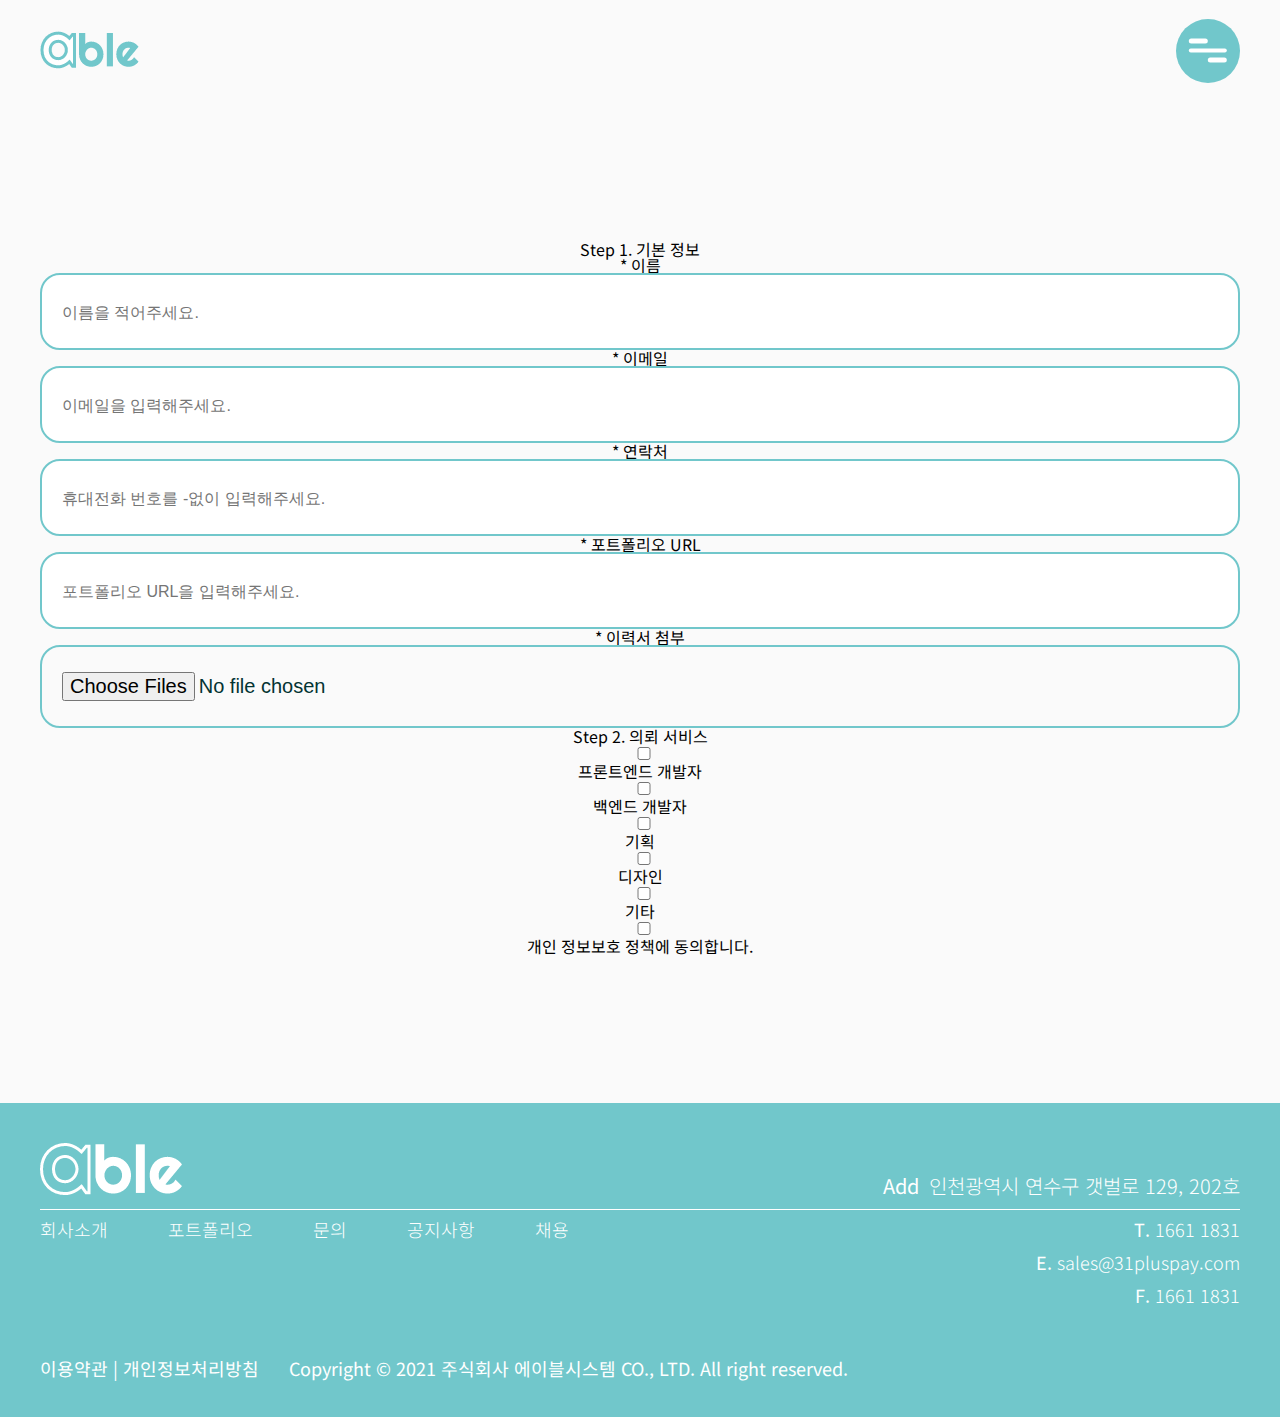
==== page/employment.html @ ee5d1091 "퍼블리싱 완료" ====
<!DOCTYPE html>
<html lang="ko">

<head>
  <meta charset="UTF-8">
  <title>ABLESYSTEM 채용</title>

  <meta http-equiv="X-UA-Compatible" content="ie=edge" />
  <meta name="viewport" content="user-scalable=0" />
  <meta name="viewport" content="width=device-width, initial-scale=1.0" />
  <meta content="minimum-scale=1.0, width=device-width, maximum-scale=1, user-scalable=no" name="viewport" />
  <meta name="format-detection" content="telephone=no" />
  <meta name="author" content="ablesystem" />
  <meta name="description" content="불가능을 가능하게 만드는 에이블시스템 입니다." />
  <meta name="Keywords"
    content="ablesystem, 에이블시스템, 주식회사에이블시스템, 결제시스템, 결제서비스, 전자결제, IT, 웹사이트 의뢰, 개발의뢰, 개발, APP개발, APP 채용" />

  <!-- og -->
  <meta property="og:type" content="website" />
  <meta property="og:site_name" content="ablesystem" />
  <meta property="og:title" content="에이블시스템 채용 입니다." />
  <meta property="og:description" content="안녕하세요 에이블시스템 채용 입니다." />
  <meta property="og:url" content="#" />
  <meta property="og:image" content="../images/kakao_img.png" />
  <meta property="og:image:width" content="800" />
  <meta property="og:image:height" content="400" />

  <!-- twitter -->
  <meta name="twitter:title" content="ablesystem" />
  <meta name="twitter:description" content="안녕하세요 에이블시스템 채용 입니다." />
  <meta name="twitter:url" content="#" />
  <meta name="twitter:image" content="../images/kakao_img.png" />

  <!-- Faivicon -->
  <link rel="icon" type="image/png" href="../images/BGE_icon.ico">

  <!-- CSS -->
  <link rel="stylesheet" href="https://pro.fontawesome.com/releases/v5.10.0/css/all.css"
    integrity="sha384-AYmEC3Yw5cVb3ZcuHtOA93w35dYTsvhLPVnYs9eStHfGJvOvKxVfELGroGkvsg+p" crossorigin="anonymous" />
  <link rel="stylesheet" href="https://unpkg.com/swiper/swiper-bundle.min.css" />
  <link rel="stylesheet" href="../css/reset.css">
  <link rel="stylesheet" href="../css/common.css">
  <link rel="stylesheet" href="../css/question.css">

  <!-- js -->
  <script type="text/javascript" src="https://cdnjs.cloudflare.com/ajax/libs/jquery/2.1.3/jquery.min.js"></script>
  <script src="https://unpkg.com/swiper/swiper-bundle.min.js"></script>
  <script type="text/javascript" src="//dapi.kakao.com/v2/maps/sdk.js?appkey=1ab5f44ac97e79be657c1bd0116187e9&libraries=services"></script>

</head>

<body>
  <!-- HEADER -->
  <header>
    <h1>
      <a href="./index.html">
        <img src="../images/top_logo.png" alt="able">
      </a>
    </h1>
    <div class="toggle_wrap">
      <a href="#" class="hamburger"></a>
    </div>
    <nav>
      <div class="menu_info">
        <img class="menu_logo" src="../images/menu_logo.png" alt="able">
        <ul class="info_wrap">
          <li>
            <a href="#">
              <img src="../images/pin_icon.png" alt="지도아이콘"><span>Add</span>인천광역시 연수구 갯벌로 129, 202호
            </a>
          </li>
          <li>
            <a href="tel:1661-8431">
              <img src="../images/phon_icon.png" alt="핸드폰아이콘"><span>Tel</span> &nbsp;&nbsp;1661 8431
            </a>
          </li>
          <li>
            <a href="#">
              <img src="../images/fax_icon.png" alt="팩스아이콘"><span>Fax</span> &nbsp;1661 8431
            </a>
          </li>
          <li>
            <a href="mailto:sales@31pluspay.com">
              <img src="../images/mail_icon.png" alt="이메일아이콘"><span class="mail">e-mail</span>sales@31pluspay.com
            </a>
          </li>
        </ul>
      </div>
      <ul class="menu">
        <li><a href="./info.html" class="menu-item" data-text="Info">회사소개</a></li>
        <li><a href="./portfolio.html" class="menu-item" data-text="Portfolio">포트폴리오</a></li>
        <li><a href="./question.html" class="menu-item" data-text="Request">문의하기</a></li>
        <li><a href="./notice.html" class="menu-item" data-text="Notice">공지사항</a></li>
        <li><a href="./employment.html" class="menu-item" data-text="Employment">채용</a></li>
      </ul>
    </nav>
  </header>

  <!-- Main -->
  <article class="container_bg">
    <div class="tit_wrap inner">
      <h2 class="sm_tit">채용</h2>
      <span></span>
    </div>
    <section class="container">
      
      <article class="content_wrap">
        <section class="input_wrap">
          <h3 class="sub_tit">Step 1. 기본 정보</h3>
          <article class="input_area">
            <div>
              <label for="company">* 이름</label>
              <input type="text" name="company" placeholder="이름을 적어주세요.">
            </div>
            <div>
              <label for="email">* 이메일</label>
              <input type="email" name="email" placeholder="이메일을 입력해주세요.">
            </div>
            <div>
              <label for="tel">* 연락처</label>
              <input type="tel" name="tel" placeholder="휴대전화 번호를 -없이 입력해주세요.">
            </div>
            <div>
              <label for="url">* 포트폴리오 URL</label>
              <input type="text" name="url" placeholder="포트폴리오 URL을 입력해주세요.">
            </div>
            <div>
              <label for="file">* 이력서 첨부</label>
              <input type="file" name="file" class="file" id="file" multiple>
            </div>
          </article>
        </section>
        <section class="checkbox_wrap show-on-scroll">
          <h3 class="sub_tit">Step 2. 의뢰 서비스</h3>
          <article class="checkbox_area">
            <p>
              <label class="checkbox">
                <input type="checkbox">
                <span class="icon"></span>
                <span class="text">프론트엔드 개발자</span>
              </label>
            </p>
            <p>
              <label class="checkbox">
                <input type="checkbox">
                <span class="icon"></span>
                <span class="text">백엔드 개발자</span>
              </label>
            </p>
            <p>
              <label class="checkbox">
                <input type="checkbox">
                <span class="icon"></span>
                <span class="text">기획</span>
              </label>
            </p>
            <p>
              <label class="checkbox">
                <input type="checkbox">
                <span class="icon"></span>
                <span class="text">디자인</span>
              </label>
            </p>
            <p>
              <label class="checkbox">
                <input type="checkbox">
                <span class="icon"></span>
                <span class="text">기타</span>
              </label>
            </p>
          </article>
        </section>

        <div class="terms show-on-scroll">
          <p>
            <label class="checkbox">
              <input type="checkbox">
              <span class="icon"></span>
              <span class="text">개인 정보보호 정책에 동의합니다.</span>
            </label>
          </p>
        </div>
      </article>

      <button class="btn show-on-scroll">완료 <span><i class="fas fa-arrow-right"></i></span></button>
    </section>
  </article>

  <!-- Footer -->
  <footer data-include-path="./footer.html"></footer> 

  <!-- js -->
  <script src="../js/includeHTML.js"></script>
  <script src="../js/common.js"></script>
  <script src="../js/main.js"></script>
  <script>
    includeHTML();
  </script>

</body>

</html>
---- css/common.css ----
:root {
  --main-color: #71C7CB;
  --text-green: #033333;
  --balck-color: #222;
  --bg-color: #fafafa;
}

.container {
  flex: 1;
  max-width: 1700px;
  width: 100%;
  padding: 0 4rem;
  margin: auto;
  box-sizing: border-box;
}

.inner {
  max-width: 1800px;
  width: 100%;
  padding: 0 2rem;
  margin: 0 auto;
  box-sizing: border-box;
}

.tit {
  font-size: 5rem;
  font-weight: 700;
  color: var(--main-color);
  margin: 6rem 0;
}

.tit_wrap {
  text-align: center;
}
.tit_wrap .sm_tit {
  position: relative;
  font-size: 4.8rem;
  font-weight: 700;
  padding: 3rem 0;
  color: var(--main-color);
  box-sizing: border-box;
  opacity: 0;
  animation: up 1s;
  animation-fill-mode: forwards;
}
.tit_wrap span {
  display: block;
  width: 100%;
  height: 2px;
  margin-bottom: 3rem;
  background: var(--main-color);
  opacity: 0;
  animation: up 1s 0.1s;
  animation-fill-mode: forwards;
}

.btn {
  position: relative;
  display: inline-flex;
  justify-content: center;
  align-items: center;
  gap: 1rem;
  font-size: 2.4rem;
  font-weight: 700;
  color: var(--main-color);
  padding: 1.5rem 5rem;
  margin: 4rem 0;
  background: #fff;
  border: 2px solid var(--main-color);
  border-radius: 20px;
  box-sizing: border-box;
  opacity: 0;
  overflow: hidden;
  transform: translateY(4rem);
  transition: opacity 0.8s ease-in-out, transform 0.8s ease-in-out;
  z-index: 1;
}
.btn.is-visible {
  opacity: 1;
  transform: translateY(0rem);
}
.btn span {
  display: flex;
  justify-content: center;
  align-items: center;
  width: 3.5rem;
  height: 3.5rem;
  border-radius: 50%;
  background: var(--main-color);
  transition: all 0.3s ease-in-out;
}
.btn span i {
  color: #fff;
  transition: all 0.3s ease-in-out;
}
.btn::before {
  content: "";
  position: absolute;
  top: 0;
  left: -100%;
  width: 100%;
  height: 100%;
  background: var(--main-color);
  transition: all 0.3s ease-in-out;
  z-index: -1;
}
.btn:hover {
  color: #fff;
}
.btn:hover span {
  background: #fff;
  animation: arrow 1s infinite ease-in-out;
  -webkit-animation: arrow 1s infinite ease-in-out;
}
.btn:hover span i {
  color: var(--main-color);
}
.btn:hover::before {
  left: 0%;
}

@keyframes arrow {
  0% {
    transform: translate(0);
  }
  50% {
    transform: translate(5px);
  }
  0% {
    transform: translate(0);
  }
}
@keyframes up {
  0% {
    transform: translateY(10rem);
  }
  100% {
    opacity: 1;
    transform: translateY(0rem);
  }
}
input, textarea {
  width: 100%;
  font-size: 2rem;
  padding: 2.5rem 2rem;
  color: var(--text-green);
  border-radius: 20px;
  border: 2px solid var(--main-color);
  box-sizing: border-box;
  outline: none;
}
input::placeholder, textarea::placeholder {
  font-size: 1.6rem;
}
input:focus, textarea:focus {
  background: #AFE4E6;
}

header {
  display: flex;
  justify-content: space-between;
  align-items: center;
  width: 100%;
  padding: 0 4rem;
  align-items: center;
  box-sizing: border-box;
  transition: all 0.3s ease;
  z-index: 100;
}

.toggle_wrap {
  position: fixed;
  right: 4rem;
  width: 64px;
  height: 64px;
  background: var(--main-color);
  border-radius: 50%;
  z-index: 20;
  cursor: pointer;
}

.hamburger {
  --hm-width: 2.4em;
  --hm-height: 0.3em;
  --spacing: calc(var(--hm-width) / 4);
  width: var(--hm-width);
  height: var(--hm-height);
  background-color: #fff;
  position: absolute;
  top: 50%;
  left: 50%;
  transform: translate(-50%, -50%);
  transition: transform 0.8s ease-in-out;
  z-index: 1000;
  border-radius: 2px;
}

.hamburger::after,
.hamburger::before {
  content: "";
  width: 50%;
  height: inherit;
  background-color: #fff;
  display: block;
  position: absolute;
  top: 0;
  left: 0;
  border-radius: 3px;
  transition: transform 0.8s ease-in-out;
}

.hamburger::after {
  top: calc(-1 * var(--spacing));
}

.hamburger::before {
  top: var(--spacing);
  left: 50%;
}

.close.hamburger::before,
.close.hamburger::after {
  left: 50%;
  transform: translate(-50%) rotate(-450deg);
  background-color: white;
}

.close.hamburger {
  transform: rotate(45deg);
  background-color: white;
  top: 45%;
  left: 20%;
}

nav {
  position: fixed;
  background-color: var(--main-color);
  left: 0;
  top: 0;
  right: 0;
  bottom: 0;
  display: flex;
  justify-content: center;
  align-items: center;
  width: 100%;
  height: 100%;
  transform: scaleX(0);
  transform-origin: right center;
  opacity: 0;
  transition: transform 0.3s ease-in-out, opacity 0.2s ease-in;
  z-index: 10;
  overflow: hidden;
}

.reveal-nav {
  transform: scaleX(1);
  opacity: 1;
}

.menu_info {
  opacity: 0;
  transform: translate(-20em);
  transition: transform 0.8s ease-in-out, opacity 0.3s ease-in;
}
.menu_info .menu_logo {
  width: 80%;
  margin-bottom: 7rem;
}
.menu_info .info_wrap {
  display: flex;
  flex-direction: column;
  align-items: flex-start;
  max-width: 600px;
  width: 100%;
}
.menu_info .info_wrap li {
  margin-bottom: 4rem;
}
.menu_info .info_wrap li:last-child {
  margin-bottom: 0;
}
.menu_info .info_wrap li a {
  display: flex;
  align-items: center;
  font-size: 2rem;
  font-weight: 300;
  color: #fff;
}
.menu_info .info_wrap li a img {
  width: 2.3rem;
}
.menu_info .info_wrap li a span {
  display: block;
  font-weight: 500;
  padding: 0 8rem 0 1rem;
  box-sizing: border-box;
}
.menu_info .info_wrap li a .mail {
  padding-right: 6rem;
}

.menu {
  display: flex;
  flex-direction: column;
  justify-content: flex-start;
  align-items: flex-start;
  padding: 1rem 0;
  margin-left: 18rem;
  border-left: 1px solid #fff;
  box-sizing: border-box;
}
.menu li {
  margin: 0 0 1rem 4rem;
}
.menu li:last-child {
  margin-bottom: 0;
}

.menu-item {
  position: relative;
  display: block;
  text-decoration: none;
  font-size: 3rem;
  font-weight: 500;
  letter-spacing: 1px;
  padding: 2rem;
  color: #fff;
  transform: translate(20em);
  text-transform: uppercase;
  text-align: center;
  transition: transform 0.8s ease-in-out, opacity 0.3s ease-in, color 0.3s ease-in-out;
  box-sizing: border-box;
}
.menu-item::before {
  content: attr(data-text);
  position: absolute;
  top: 0;
  left: 50%;
  transform: translate(-50%, -50%);
  transition: 0.2s;
  font-size: 2.5em;
  color: #fff;
  opacity: 0;
  pointer-events: none;
  z-index: -2;
  transition: all 0.4s ease-in-out;
}
.menu-item:hover {
  color: #35A7AC;
}
.menu-item:hover::before {
  top: 50%;
  opacity: 0.1;
}

.menu li + li {
  margin-top: 1em;
}

.reveal-items.menu_info {
  opacity: 1;
  transform: translate(0);
  transition-delay: 0.3s;
}

.reveal-items .menu-item {
  transform: translate(0);
}

.reveal-items li:nth-child(1) .menu-item {
  transition-delay: 0.1s;
}

.reveal-items li:nth-child(2) .menu-item {
  transition-delay: 0.2s;
}

.reveal-items li:nth-child(3) .menu-item {
  transition-delay: 0.3s;
}

.reveal-items li:nth-child(4) .menu-item {
  transition-delay: 0.4s;
}

.reveal-items li:nth-child(5) .menu-item {
  transition-delay: 0.5s;
}

.swiper-container {
  width: 100%;
}
.swiper-container .swiper-wrapper {
  opacity: 0;
  transition: opacity 0.5s ease-in-out;
}
.swiper-container .swiper-wrapper.is-visible {
  opacity: 1;
}

.swiper-slide {
  display: flex;
  flex-direction: column;
  justify-content: center;
  align-items: center;
  width: 56rem;
  text-align: center;
}
.swiper-slide img {
  display: block;
  width: 100%;
  height: 100%;
  object-fit: cover;
}
.swiper-slide p {
  font-size: 2.2rem;
  font-weight: 500;
  line-height: 1.4;
  padding: 2rem 0 4rem;
  color: var(--text-green);
}

.swiper-scrollbar-drag {
  background: var(--main-color);
}

footer {
  width: 100%;
  padding: 4rem 0;
  color: #fff;
  background-color: var(--main-color);
  box-sizing: border-box;
}

.footer_top {
  position: relative;
  display: flex;
  justify-content: space-between;
  align-items: flex-end;
  margin-bottom: 14px;
}
.footer_top::before {
  content: "";
  position: absolute;
  bottom: -14px;
  left: 0;
  display: block;
  width: 100%;
  height: 1px;
  background: #fff;
}
.footer_top p {
  font-size: 2rem;
  font-weight: 300;
}
.footer_top p strong {
  font-weight: 400;
  padding-right: 1rem;
}

.footer_bottom {
  padding-top: 1rem;
}

.link_wrap {
  display: flex;
  justify-content: space-between;
  align-items: flex-start;
}
.link_wrap .menu_list {
  display: flex;
  align-items: center;
  gap: 6rem;
}
.link_wrap .menu_list a {
  font-size: 1.8rem;
  font-weight: 300;
  color: #fff;
  transition: opacity 0.2s;
}
.link_wrap .menu_list a:hover {
  opacity: 0.8;
}
.link_wrap .connect_list {
  text-align: right;
}
.link_wrap .connect_list li {
  font-size: 1.8rem;
  font-weight: 300;
  padding-bottom: 1.5rem;
}
.link_wrap .connect_list li:last-child {
  margin-bottom: 0;
}
.link_wrap .connect_list li strong {
  font-weight: 400;
}

.copy_wrap {
  display: flex;
  align-items: flex-start;
  justify-content: flex-start;
  font-size: 1.8rem;
  padding-top: 4rem;
}
.copy_wrap address {
  font-weight: 400;
  padding-left: 3rem;
}

@media screen and (max-width: 786px) {
  .menu_info {
    display: none;
  }

  .menu {
    justify-content: center;
    margin-left: 0;
    border-left: none;
  }
  .menu li {
    margin: 0 0 4rem 0;
  }

  .menu-item {
    font-size: 5rem;
    text-align: center;
  }
  .menu-item::before {
    font-size: 2em;
  }

  .tit_wrap .sm_tit {
    font-size: 4rem;
  }

  .footer_top p {
    font-size: 1.6rem;
  }

  .link_wrap .menu_list {
    gap: 3rem;
  }
  .link_wrap .menu_list a {
    font-size: 1.5rem;
  }
  .link_wrap .connect_list li {
    font-size: 1.5rem;
  }

  .copy_wrap {
    font-size: 1.5rem;
  }
  .copy_wrap address {
    padding-left: 2rem;
  }
}
@media screen and (max-width: 580px) {
  .container {
    padding: 0 2rem;
  }

  header {
    padding: 0 3rem;
  }

  .toggle_wrap {
    right: 3rem;
  }

  .footer_top img {
    width: 12rem;
  }

  .copy_wrap {
    flex-direction: column;
    font-size: 1.5rem;
  }
  .copy_wrap address {
    padding: 1rem 0 0 0;
  }
}
@media screen and (max-width: 480px) {
  header {
    padding: 0 3rem;
  }

  .toggle_wrap {
    right: 3rem;
    width: 60px;
    height: 60px;
  }

  .menu li {
    margin: 0 0 0rem 4rem;
  }

  .menu-item {
    padding: 1rem;
  }

  .link_wrap {
    display: flex;
    justify-content: flex-start;
    align-items: flex-start;
    flex-direction: column;
  }
  .link_wrap .menu_list {
    gap: 2rem;
  }
  .link_wrap .connect_list {
    width: 100%;
    padding-top: 2rem;
  }
  .link_wrap .connect_list li {
    padding-bottom: 1rem;
  }

  .copy_wrap address {
    padding: 1rem 0 0 0;
    text-align: left;
  }
}
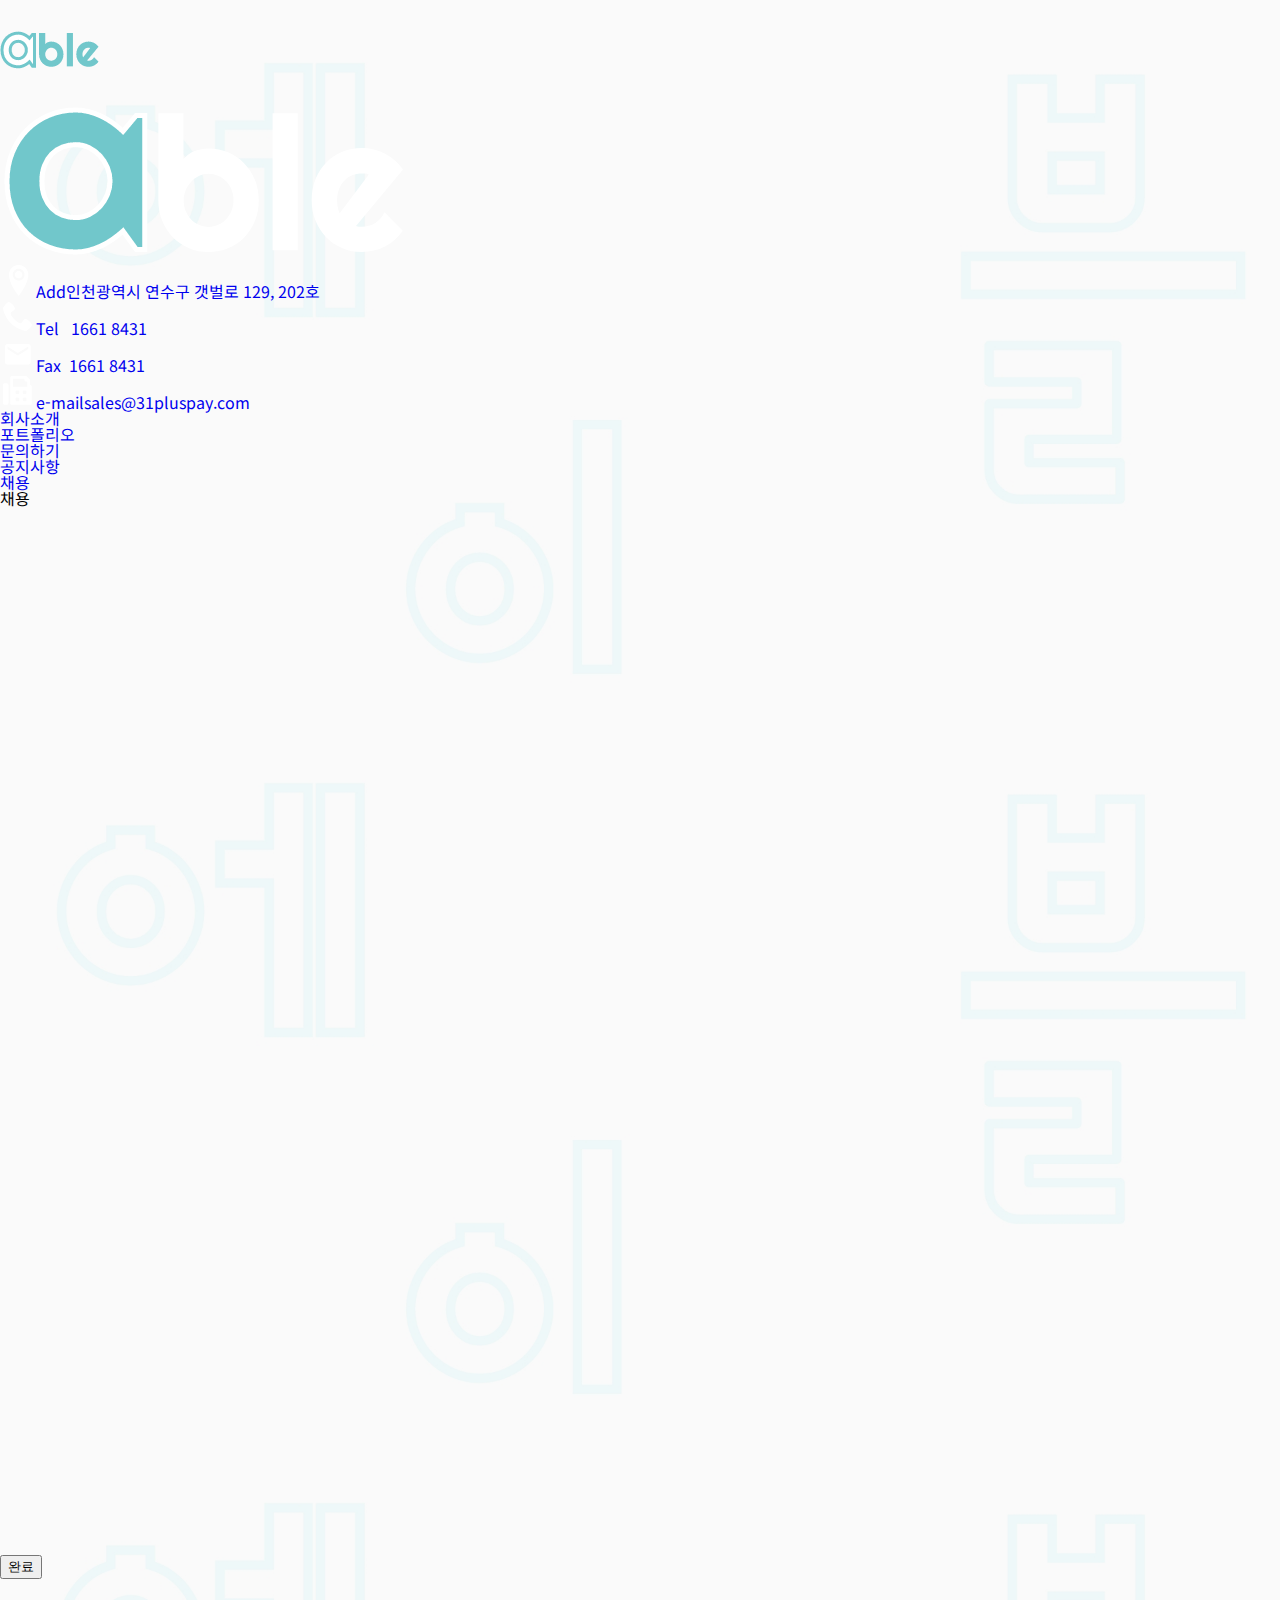
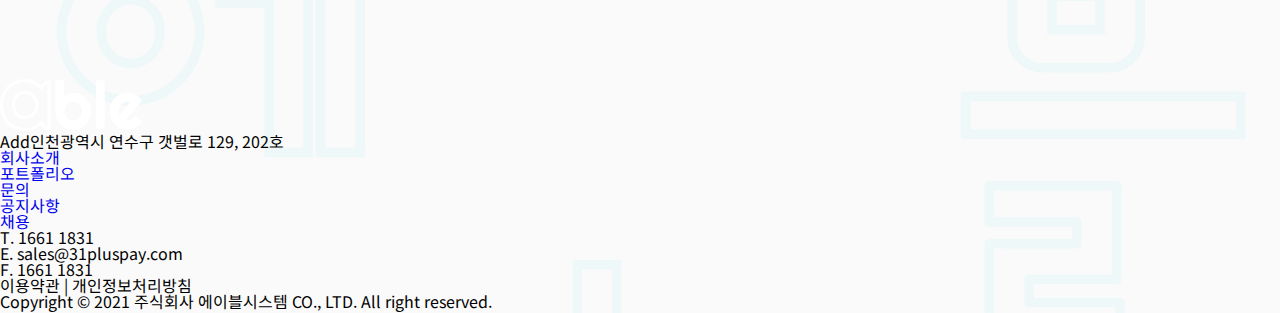
==== commit d0103009: "Add files via upload" ====
--- a/page/employment.html
+++ b/page/employment.html
@@ -53,7 +53,7 @@
   <!-- HEADER -->
   <header>
     <h1>
-      <a href="./index.html">
+      <a href="../index.html">
         <img src="../images/top_logo.png" alt="able">
       </a>
     </h1>
--- a/css/common.css
+++ b/css/common.css
@@ -1,623 +1,10 @@
 :root {
   --main-color: #71C7CB;
-  --text-green: #033333;
-  --balck-color: #222;
-  --bg-color: #fafafa;
 }
 
 .container {
-  flex: 1;
-  max-width: 1700px;
+  max-width: 1760px;
   width: 100%;
-  padding: 0 4rem;
   margin: auto;
   box-sizing: border-box;
-}
-
-.inner {
-  max-width: 1800px;
-  width: 100%;
-  padding: 0 2rem;
-  margin: 0 auto;
-  box-sizing: border-box;
-}
-
-.tit {
-  font-size: 5rem;
-  font-weight: 700;
-  color: var(--main-color);
-  margin: 6rem 0;
-}
-
-.tit_wrap {
-  text-align: center;
-}
-.tit_wrap .sm_tit {
-  position: relative;
-  font-size: 4.8rem;
-  font-weight: 700;
-  padding: 3rem 0;
-  color: var(--main-color);
-  box-sizing: border-box;
-  opacity: 0;
-  animation: up 1s;
-  animation-fill-mode: forwards;
-}
-.tit_wrap span {
-  display: block;
-  width: 100%;
-  height: 2px;
-  margin-bottom: 3rem;
-  background: var(--main-color);
-  opacity: 0;
-  animation: up 1s 0.1s;
-  animation-fill-mode: forwards;
-}
-
-.btn {
-  position: relative;
-  display: inline-flex;
-  justify-content: center;
-  align-items: center;
-  gap: 1rem;
-  font-size: 2.4rem;
-  font-weight: 700;
-  color: var(--main-color);
-  padding: 1.5rem 5rem;
-  margin: 4rem 0;
-  background: #fff;
-  border: 2px solid var(--main-color);
-  border-radius: 20px;
-  box-sizing: border-box;
-  opacity: 0;
-  overflow: hidden;
-  transform: translateY(4rem);
-  transition: opacity 0.8s ease-in-out, transform 0.8s ease-in-out;
-  z-index: 1;
-}
-.btn.is-visible {
-  opacity: 1;
-  transform: translateY(0rem);
-}
-.btn span {
-  display: flex;
-  justify-content: center;
-  align-items: center;
-  width: 3.5rem;
-  height: 3.5rem;
-  border-radius: 50%;
-  background: var(--main-color);
-  transition: all 0.3s ease-in-out;
-}
-.btn span i {
-  color: #fff;
-  transition: all 0.3s ease-in-out;
-}
-.btn::before {
-  content: "";
-  position: absolute;
-  top: 0;
-  left: -100%;
-  width: 100%;
-  height: 100%;
-  background: var(--main-color);
-  transition: all 0.3s ease-in-out;
-  z-index: -1;
-}
-.btn:hover {
-  color: #fff;
-}
-.btn:hover span {
-  background: #fff;
-  animation: arrow 1s infinite ease-in-out;
-  -webkit-animation: arrow 1s infinite ease-in-out;
-}
-.btn:hover span i {
-  color: var(--main-color);
-}
-.btn:hover::before {
-  left: 0%;
-}
-
-@keyframes arrow {
-  0% {
-    transform: translate(0);
-  }
-  50% {
-    transform: translate(5px);
-  }
-  0% {
-    transform: translate(0);
-  }
-}
-@keyframes up {
-  0% {
-    transform: translateY(10rem);
-  }
-  100% {
-    opacity: 1;
-    transform: translateY(0rem);
-  }
-}
-input, textarea {
-  width: 100%;
-  font-size: 2rem;
-  padding: 2.5rem 2rem;
-  color: var(--text-green);
-  border-radius: 20px;
-  border: 2px solid var(--main-color);
-  box-sizing: border-box;
-  outline: none;
-}
-input::placeholder, textarea::placeholder {
-  font-size: 1.6rem;
-}
-input:focus, textarea:focus {
-  background: #AFE4E6;
-}
-
-header {
-  display: flex;
-  justify-content: space-between;
-  align-items: center;
-  width: 100%;
-  padding: 0 4rem;
-  align-items: center;
-  box-sizing: border-box;
-  transition: all 0.3s ease;
-  z-index: 100;
-}
-
-.toggle_wrap {
-  position: fixed;
-  right: 4rem;
-  width: 64px;
-  height: 64px;
-  background: var(--main-color);
-  border-radius: 50%;
-  z-index: 20;
-  cursor: pointer;
-}
-
-.hamburger {
-  --hm-width: 2.4em;
-  --hm-height: 0.3em;
-  --spacing: calc(var(--hm-width) / 4);
-  width: var(--hm-width);
-  height: var(--hm-height);
-  background-color: #fff;
-  position: absolute;
-  top: 50%;
-  left: 50%;
-  transform: translate(-50%, -50%);
-  transition: transform 0.8s ease-in-out;
-  z-index: 1000;
-  border-radius: 2px;
-}
-
-.hamburger::after,
-.hamburger::before {
-  content: "";
-  width: 50%;
-  height: inherit;
-  background-color: #fff;
-  display: block;
-  position: absolute;
-  top: 0;
-  left: 0;
-  border-radius: 3px;
-  transition: transform 0.8s ease-in-out;
-}
-
-.hamburger::after {
-  top: calc(-1 * var(--spacing));
-}
-
-.hamburger::before {
-  top: var(--spacing);
-  left: 50%;
-}
-
-.close.hamburger::before,
-.close.hamburger::after {
-  left: 50%;
-  transform: translate(-50%) rotate(-450deg);
-  background-color: white;
-}
-
-.close.hamburger {
-  transform: rotate(45deg);
-  background-color: white;
-  top: 45%;
-  left: 20%;
-}
-
-nav {
-  position: fixed;
-  background-color: var(--main-color);
-  left: 0;
-  top: 0;
-  right: 0;
-  bottom: 0;
-  display: flex;
-  justify-content: center;
-  align-items: center;
-  width: 100%;
-  height: 100%;
-  transform: scaleX(0);
-  transform-origin: right center;
-  opacity: 0;
-  transition: transform 0.3s ease-in-out, opacity 0.2s ease-in;
-  z-index: 10;
-  overflow: hidden;
-}
-
-.reveal-nav {
-  transform: scaleX(1);
-  opacity: 1;
-}
-
-.menu_info {
-  opacity: 0;
-  transform: translate(-20em);
-  transition: transform 0.8s ease-in-out, opacity 0.3s ease-in;
-}
-.menu_info .menu_logo {
-  width: 80%;
-  margin-bottom: 7rem;
-}
-.menu_info .info_wrap {
-  display: flex;
-  flex-direction: column;
-  align-items: flex-start;
-  max-width: 600px;
-  width: 100%;
-}
-.menu_info .info_wrap li {
-  margin-bottom: 4rem;
-}
-.menu_info .info_wrap li:last-child {
-  margin-bottom: 0;
-}
-.menu_info .info_wrap li a {
-  display: flex;
-  align-items: center;
-  font-size: 2rem;
-  font-weight: 300;
-  color: #fff;
-}
-.menu_info .info_wrap li a img {
-  width: 2.3rem;
-}
-.menu_info .info_wrap li a span {
-  display: block;
-  font-weight: 500;
-  padding: 0 8rem 0 1rem;
-  box-sizing: border-box;
-}
-.menu_info .info_wrap li a .mail {
-  padding-right: 6rem;
-}
-
-.menu {
-  display: flex;
-  flex-direction: column;
-  justify-content: flex-start;
-  align-items: flex-start;
-  padding: 1rem 0;
-  margin-left: 18rem;
-  border-left: 1px solid #fff;
-  box-sizing: border-box;
-}
-.menu li {
-  margin: 0 0 1rem 4rem;
-}
-.menu li:last-child {
-  margin-bottom: 0;
-}
-
-.menu-item {
-  position: relative;
-  display: block;
-  text-decoration: none;
-  font-size: 3rem;
-  font-weight: 500;
-  letter-spacing: 1px;
-  padding: 2rem;
-  color: #fff;
-  transform: translate(20em);
-  text-transform: uppercase;
-  text-align: center;
-  transition: transform 0.8s ease-in-out, opacity 0.3s ease-in, color 0.3s ease-in-out;
-  box-sizing: border-box;
-}
-.menu-item::before {
-  content: attr(data-text);
-  position: absolute;
-  top: 0;
-  left: 50%;
-  transform: translate(-50%, -50%);
-  transition: 0.2s;
-  font-size: 2.5em;
-  color: #fff;
-  opacity: 0;
-  pointer-events: none;
-  z-index: -2;
-  transition: all 0.4s ease-in-out;
-}
-.menu-item:hover {
-  color: #35A7AC;
-}
-.menu-item:hover::before {
-  top: 50%;
-  opacity: 0.1;
-}
-
-.menu li + li {
-  margin-top: 1em;
-}
-
-.reveal-items.menu_info {
-  opacity: 1;
-  transform: translate(0);
-  transition-delay: 0.3s;
-}
-
-.reveal-items .menu-item {
-  transform: translate(0);
-}
-
-.reveal-items li:nth-child(1) .menu-item {
-  transition-delay: 0.1s;
-}
-
-.reveal-items li:nth-child(2) .menu-item {
-  transition-delay: 0.2s;
-}
-
-.reveal-items li:nth-child(3) .menu-item {
-  transition-delay: 0.3s;
-}
-
-.reveal-items li:nth-child(4) .menu-item {
-  transition-delay: 0.4s;
-}
-
-.reveal-items li:nth-child(5) .menu-item {
-  transition-delay: 0.5s;
-}
-
-.swiper-container {
-  width: 100%;
-}
-.swiper-container .swiper-wrapper {
-  opacity: 0;
-  transition: opacity 0.5s ease-in-out;
-}
-.swiper-container .swiper-wrapper.is-visible {
-  opacity: 1;
-}
-
-.swiper-slide {
-  display: flex;
-  flex-direction: column;
-  justify-content: center;
-  align-items: center;
-  width: 56rem;
-  text-align: center;
-}
-.swiper-slide img {
-  display: block;
-  width: 100%;
-  height: 100%;
-  object-fit: cover;
-}
-.swiper-slide p {
-  font-size: 2.2rem;
-  font-weight: 500;
-  line-height: 1.4;
-  padding: 2rem 0 4rem;
-  color: var(--text-green);
-}
-
-.swiper-scrollbar-drag {
-  background: var(--main-color);
-}
-
-footer {
-  width: 100%;
-  padding: 4rem 0;
-  color: #fff;
-  background-color: var(--main-color);
-  box-sizing: border-box;
-}
-
-.footer_top {
-  position: relative;
-  display: flex;
-  justify-content: space-between;
-  align-items: flex-end;
-  margin-bottom: 14px;
-}
-.footer_top::before {
-  content: "";
-  position: absolute;
-  bottom: -14px;
-  left: 0;
-  display: block;
-  width: 100%;
-  height: 1px;
-  background: #fff;
-}
-.footer_top p {
-  font-size: 2rem;
-  font-weight: 300;
-}
-.footer_top p strong {
-  font-weight: 400;
-  padding-right: 1rem;
-}
-
-.footer_bottom {
-  padding-top: 1rem;
-}
-
-.link_wrap {
-  display: flex;
-  justify-content: space-between;
-  align-items: flex-start;
-}
-.link_wrap .menu_list {
-  display: flex;
-  align-items: center;
-  gap: 6rem;
-}
-.link_wrap .menu_list a {
-  font-size: 1.8rem;
-  font-weight: 300;
-  color: #fff;
-  transition: opacity 0.2s;
-}
-.link_wrap .menu_list a:hover {
-  opacity: 0.8;
-}
-.link_wrap .connect_list {
-  text-align: right;
-}
-.link_wrap .connect_list li {
-  font-size: 1.8rem;
-  font-weight: 300;
-  padding-bottom: 1.5rem;
-}
-.link_wrap .connect_list li:last-child {
-  margin-bottom: 0;
-}
-.link_wrap .connect_list li strong {
-  font-weight: 400;
-}
-
-.copy_wrap {
-  display: flex;
-  align-items: flex-start;
-  justify-content: flex-start;
-  font-size: 1.8rem;
-  padding-top: 4rem;
-}
-.copy_wrap address {
-  font-weight: 400;
-  padding-left: 3rem;
-}
-
-@media screen and (max-width: 786px) {
-  .menu_info {
-    display: none;
-  }
-
-  .menu {
-    justify-content: center;
-    margin-left: 0;
-    border-left: none;
-  }
-  .menu li {
-    margin: 0 0 4rem 0;
-  }
-
-  .menu-item {
-    font-size: 5rem;
-    text-align: center;
-  }
-  .menu-item::before {
-    font-size: 2em;
-  }
-
-  .tit_wrap .sm_tit {
-    font-size: 4rem;
-  }
-
-  .footer_top p {
-    font-size: 1.6rem;
-  }
-
-  .link_wrap .menu_list {
-    gap: 3rem;
-  }
-  .link_wrap .menu_list a {
-    font-size: 1.5rem;
-  }
-  .link_wrap .connect_list li {
-    font-size: 1.5rem;
-  }
-
-  .copy_wrap {
-    font-size: 1.5rem;
-  }
-  .copy_wrap address {
-    padding-left: 2rem;
-  }
-}
-@media screen and (max-width: 580px) {
-  .container {
-    padding: 0 2rem;
-  }
-
-  header {
-    padding: 0 3rem;
-  }
-
-  .toggle_wrap {
-    right: 3rem;
-  }
-
-  .footer_top img {
-    width: 12rem;
-  }
-
-  .copy_wrap {
-    flex-direction: column;
-    font-size: 1.5rem;
-  }
-  .copy_wrap address {
-    padding: 1rem 0 0 0;
-  }
-}
-@media screen and (max-width: 480px) {
-  header {
-    padding: 0 3rem;
-  }
-
-  .toggle_wrap {
-    right: 3rem;
-    width: 60px;
-    height: 60px;
-  }
-
-  .menu li {
-    margin: 0 0 0rem 4rem;
-  }
-
-  .menu-item {
-    padding: 1rem;
-  }
-
-  .link_wrap {
-    display: flex;
-    justify-content: flex-start;
-    align-items: flex-start;
-    flex-direction: column;
-  }
-  .link_wrap .menu_list {
-    gap: 2rem;
-  }
-  .link_wrap .connect_list {
-    width: 100%;
-    padding-top: 2rem;
-  }
-  .link_wrap .connect_list li {
-    padding-bottom: 1rem;
-  }
-
-  .copy_wrap address {
-    padding: 1rem 0 0 0;
-    text-align: left;
-  }
 }--- a/css/question.css
+++ b/css/question.css
@@ -0,0 +1,240 @@
+@import url("https://fonts.googleapis.com/css2?family=Noto+Sans+KR:wght@300;400;500;700;900&display=swap");
+@import url("../css/common.css");
+body {
+  background: url(../images/long_bg.jpg);
+  background-size: cover;
+}
+
+.input_wrap:first-child {
+  opacity: 0;
+  animation: up 1s 0.3s;
+  animation-fill-mode: forwards;
+}
+.input_wrap:nth-child(3) {
+  opacity: 0;
+  transform: translateY(5rem);
+  transition: opacity 0.8s ease-in-out, transform 0.8s ease-in-out;
+}
+.input_wrap:nth-child(3).is-visible {
+  opacity: 1;
+  transform: translateY(0rem);
+}
+.input_wrap h3 {
+  font-size: 3rem;
+  font-weight: 500;
+  padding: 8rem 0;
+  color: var(--main-color);
+}
+
+.input_area {
+  display: flex;
+  align-items: center;
+  justify-content: space-between;
+  flex-wrap: wrap;
+  row-gap: 5rem;
+  padding-bottom: 10rem;
+  border-bottom: 1px solid var(--main-color);
+  box-sizing: border-box;
+}
+.input_area:first-child {
+  opacity: 0;
+  animation: up 1s 0.5s;
+  animation-fill-mode: forwards;
+}
+.input_area div {
+  display: flex;
+  flex-direction: column;
+  align-items: flex-start;
+  margin-right: 10rem;
+  width: calc((100% / 2) - 10rem);
+}
+.input_area div:nth-child(2n) {
+  margin-right: 0;
+}
+.input_area div label {
+  font-size: 2.4rem;
+  color: var(--main-color);
+  margin-bottom: 2rem;
+}
+.input_area .text_wrap {
+  width: 100%;
+}
+.input_area .text_wrap label {
+  display: block;
+  font-size: 2.4rem;
+  text-align: left;
+  color: var(--main-color);
+  margin-bottom: 2rem;
+}
+.input_area .text_wrap textarea {
+  resize: none;
+}
+.input_area .text_wrap textarea::-webkit-scrollbar {
+  width: 12px;
+  height: 90% !important;
+}
+.input_area .text_wrap textarea::-webkit-scrollbar-track {
+  -webkit-box-shadow: none !important;
+  background-color: transparent;
+}
+.input_area .text_wrap textarea::-webkit-scrollbar-thumb {
+  background: linear-gradient(to bottom, transparent 5%, #71C7CB 20%, transparent 95%);
+}
+
+.file {
+  padding: 2rem;
+  background: #fff;
+}
+.file::-webkit-file-upload-button {
+  font-size: 1.5rem;
+  padding: 0.5rem 1rem;
+  margin-right: 1rem;
+  color: var(--main-color);
+  background: transparent;
+  border-radius: 5px;
+  border: 1px solid var(--main-color);
+}
+
+.checkbox_wrap {
+  border-bottom: 1px solid var(--main-color);
+  opacity: 0;
+  transform: translateY(10rem);
+  transition: opacity 0.8s ease-in-out, transform 0.8s ease-in-out;
+}
+.checkbox_wrap.is-visible {
+  opacity: 1;
+  transform: translateY(0rem);
+}
+.checkbox_wrap h3 {
+  font-size: 3rem;
+  font-weight: 500;
+  padding: 8rem 0;
+  color: var(--main-color);
+}
+
+.checkbox_area {
+  display: flex;
+  align-items: center;
+  justify-content: flex-start;
+  flex-wrap: wrap;
+  row-gap: 4rem;
+  column-gap: 7rem;
+  max-width: 1010px;
+  padding-bottom: 10rem;
+  margin: auto;
+}
+
+.terms {
+  text-align: left;
+  padding: 4rem 0;
+  box-sizing: border-box;
+  opacity: 0;
+  transform: translateY(10rem);
+  transition: opacity 0.8s ease-in-out, transform 0.8s ease-in-out;
+}
+.terms.is-visible {
+  opacity: 1;
+  transform: translateY(0rem);
+}
+
+.checkbox input {
+  display: none;
+}
+
+.checkbox span {
+  display: inline-block;
+  vertical-align: middle;
+  cursor: pointer;
+}
+.checkbox .icon {
+  position: relative;
+  width: 20px;
+  height: 20px;
+  margin-right: 1rem;
+  border: 1px solid var(--main-color);
+  border-radius: 5px;
+  transition: background 0.1 ease;
+}
+.checkbox .icon::after {
+  content: "";
+  position: absolute;
+  top: 1px;
+  left: 6px;
+  width: 6px;
+  height: 11px;
+  border-right: 2px solid #fff;
+  border-bottom: 2px solid #fff;
+  transform: rotate(45deg) scale(0);
+  transition: all 0.3s ease;
+  transition-delay: 0.15s;
+  opacity: 0;
+}
+.checkbox .text {
+  font-size: 2rem;
+  color: var(--main-color);
+}
+
+.checkbox input:checked ~ .icon {
+  border-color: transparent;
+  background: var(--main-color);
+  animation: jelly 0.6s ease;
+}
+
+.checkbox input:checked ~ .icon::after {
+  content: "";
+  opacity: 1;
+  transform: rotate(45deg) scale(1);
+}
+
+.btn {
+  margin-bottom: 10rem;
+}
+
+@keyframes jelly {
+  0% {
+    transform: scale(1, 1);
+  }
+  30% {
+    transform: scale(1.25, 0.75);
+  }
+  40% {
+    transform: scale(0.75, 1.25);
+  }
+  50% {
+    transform: scale(1.15, 0.85);
+  }
+  65% {
+    transform: scale(0.95, 1.05);
+  }
+  75% {
+    transform: scale(1.05, 0.95);
+  }
+  100% {
+    transform: scale(1, 1);
+  }
+}
+@media screen and (max-width: 1280px) {
+  .input_area div {
+    width: calc((100% / 2) - 5rem);
+  }
+}
+@media screen and (max-width: 980px) {
+  .input_area div {
+    width: 100%;
+  }
+  .input_area div:nth-child(1n) {
+    margin-right: 0;
+  }
+}
+@media screen and (max-width: 670px) {
+  .checkbox_area p {
+    margin-right: 3rem;
+  }
+}
+@media screen and (max-width: 480px) {
+  .checkbox_area p {
+    width: 100%;
+    text-align: left;
+    margin-right: 0;
+  }
+}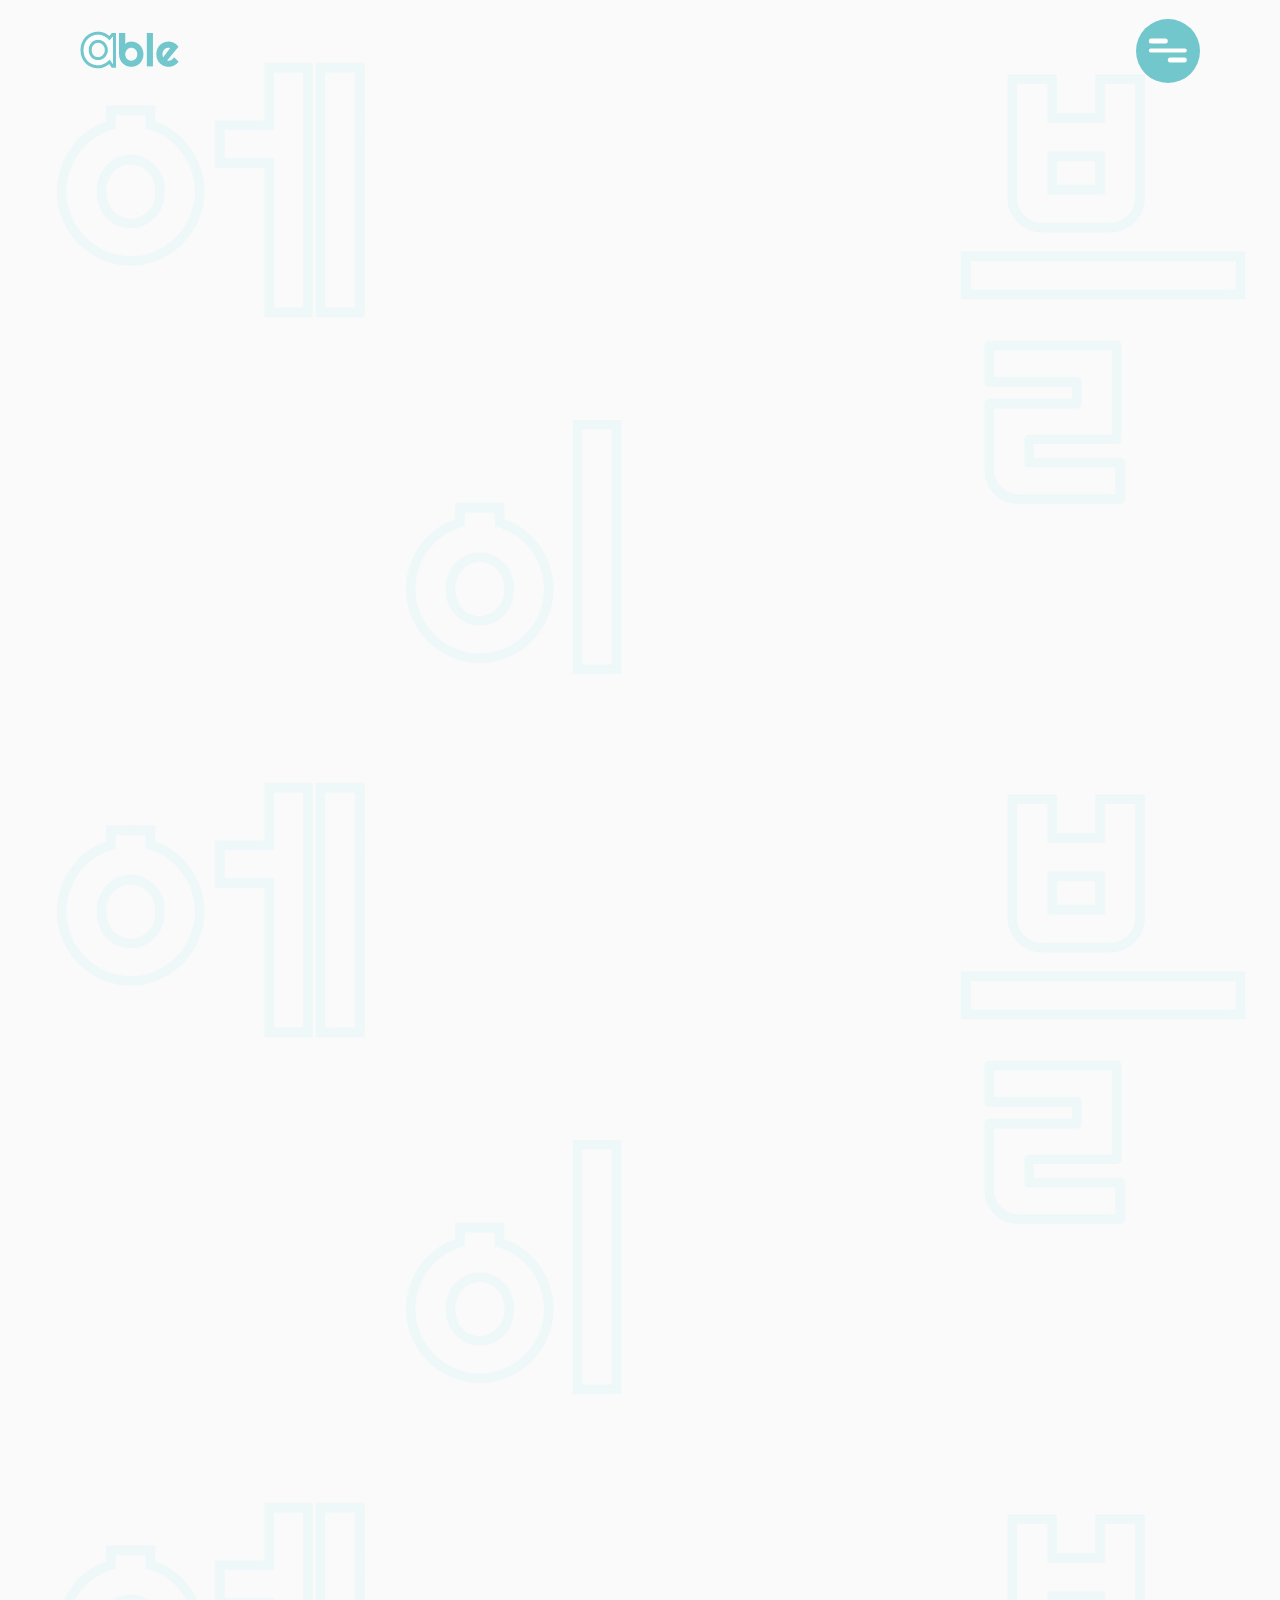
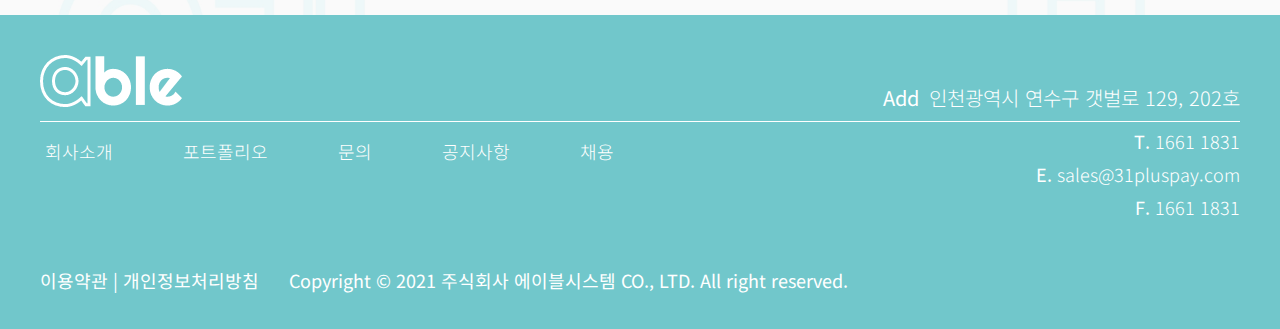
==== commit 62867518: "Add files via upload" ====
--- a/page/employment.html
+++ b/page/employment.html
@@ -40,7 +40,7 @@
   <link rel="stylesheet" href="https://unpkg.com/swiper/swiper-bundle.min.css" />
   <link rel="stylesheet" href="../css/reset.css">
   <link rel="stylesheet" href="../css/common.css">
-  <link rel="stylesheet" href="../css/question.css">
+  <link rel="stylesheet" href="../css/employment.css">
 
   <!-- js -->
   <script type="text/javascript" src="https://cdnjs.cloudflare.com/ajax/libs/jquery/2.1.3/jquery.min.js"></script>
@@ -50,6 +50,16 @@
 </head>
 
 <body>
+  <!-- Skip -->
+  <div id="skipNav">
+    <a href="../index.html">홈 바로가기</a>
+    <a href="./info.html">회사소개 바로가기</a>
+    <a href="./portfolio.html">포트폴리오 바로가기</a>
+    <a href="./question.html">문의하기 바로가기</a>
+    <a href="./notice.html">공지사항 바로가기</a>
+    <a href="./employment.html">채용 바로가기</a>
+  </div>
+
   <!-- HEADER -->
   <header>
     <h1>
@@ -125,13 +135,13 @@
               <input type="text" name="url" placeholder="포트폴리오 URL을 입력해주세요.">
             </div>
             <div>
-              <label for="file">* 이력서 첨부</label>
+              <label for="file">* 이력서 첨부 (자유양식)</label>
               <input type="file" name="file" class="file" id="file" multiple>
             </div>
           </article>
         </section>
         <section class="checkbox_wrap show-on-scroll">
-          <h3 class="sub_tit">Step 2. 의뢰 서비스</h3>
+          <h3 class="sub_tit">Step 2. 지원 분야</h3>
           <article class="checkbox_area">
             <p>
               <label class="checkbox">
--- a/css/common.css
+++ b/css/common.css
@@ -1,10 +1,651 @@
 :root {
   --main-color: #71C7CB;
+  --text-green: #033333;
+  --balck-color: #222;
+  --bg-color: #fafafa;
+}
+
+/* Skip */
+#skipNav {
+  position: relative;
+  z-index: 9999;
+}
+
+#skipNav a {
+  position: absolute;
+  top: -200px;
+  left: 0;
+  width: 200px;
+  line-height: 40px;
+  color: #fff;
+  border: none;
+  background-color: var(--main-color);
+}
+
+#skipNav a:focus,
+#skipNav a:active {
+  top: 0;
+  outline: none;
 }
 
 .container {
-  max-width: 1760px;
-  width: 100%;
+  flex: 1;
+  max-width: 1700px;
+  width: 100%;
+  padding: 0 4rem;
   margin: auto;
   box-sizing: border-box;
+}
+
+.inner {
+  max-width: 1800px;
+  width: 100%;
+  padding: 0 2rem;
+  margin: 0 auto;
+  box-sizing: border-box;
+}
+
+.tit {
+  font-size: 5rem;
+  font-weight: 700;
+  color: var(--main-color);
+  margin: 6rem 0;
+}
+
+.tit_wrap {
+  text-align: center;
+}
+.tit_wrap .sm_tit {
+  position: relative;
+  font-size: 4.8rem;
+  font-weight: 700;
+  padding: 3rem 0;
+  color: var(--main-color);
+  box-sizing: border-box;
+  opacity: 0;
+  animation: up 1s;
+  animation-fill-mode: forwards;
+}
+.tit_wrap span {
+  display: block;
+  width: 100%;
+  height: 2px;
+  margin-bottom: 3rem;
+  background: var(--main-color);
+  opacity: 0;
+  animation: up 1s 0.1s;
+  animation-fill-mode: forwards;
+}
+
+.btn {
+  position: relative;
+  display: inline-flex;
+  justify-content: center;
+  align-items: center;
+  gap: 1rem;
+  font-size: 2.4rem;
+  font-weight: 700;
+  color: var(--main-color);
+  padding: 1.5rem 5rem;
+  margin: 4rem 0;
+  background: #fff;
+  border: 2px solid var(--main-color);
+  border-radius: 20px;
+  box-sizing: border-box;
+  opacity: 0;
+  overflow: hidden;
+  transform: translateY(4rem);
+  transition: opacity 0.8s ease-in-out, transform 0.8s ease-in-out;
+  z-index: 1;
+  cursor: pointer;
+}
+.btn.is-visible {
+  opacity: 1;
+  transform: translateY(0rem);
+}
+.btn span {
+  display: flex;
+  justify-content: center;
+  align-items: center;
+  width: 3.5rem;
+  height: 3.5rem;
+  border-radius: 50%;
+  background: var(--main-color);
+  transition: all 0.3s ease-in-out;
+}
+.btn span i {
+  color: #fff;
+  transition: all 0.3s ease-in-out;
+}
+.btn::before {
+  content: "";
+  position: absolute;
+  top: 0;
+  left: -100%;
+  width: 100%;
+  height: 100%;
+  background: var(--main-color);
+  transition: all 0.3s ease-in-out;
+  z-index: -1;
+}
+.btn:hover {
+  color: #fff;
+}
+.btn:hover span {
+  background: #fff;
+  animation: arrow 1s infinite ease-in-out;
+  -webkit-animation: arrow 1s infinite ease-in-out;
+}
+.btn:hover span i {
+  color: var(--main-color);
+}
+.btn:hover::before {
+  left: 0%;
+}
+
+@keyframes arrow {
+  0% {
+    transform: translate(0);
+  }
+  50% {
+    transform: translate(5px);
+  }
+  0% {
+    transform: translate(0);
+  }
+}
+@keyframes up {
+  0% {
+    transform: translateY(10rem);
+  }
+  100% {
+    opacity: 1;
+    transform: translateY(0rem);
+  }
+}
+input, textarea {
+  width: 100%;
+  font-size: 2rem;
+  padding: 2.5rem 2rem;
+  color: var(--text-green);
+  border-radius: 20px;
+  border: 2px solid var(--main-color);
+  box-sizing: border-box;
+  outline: none;
+}
+input::placeholder, textarea::placeholder {
+  font-size: 1.6rem;
+}
+input:focus, textarea:focus {
+  background: #AFE4E6;
+}
+
+header {
+  display: flex;
+  justify-content: space-between;
+  align-items: center;
+  width: 100%;
+  padding: 0 8rem;
+  align-items: center;
+  box-sizing: border-box;
+  transition: all 0.3s ease;
+  z-index: 100;
+}
+
+.toggle_wrap {
+  position: fixed;
+  right: 8rem;
+  width: 64px;
+  height: 64px;
+  background: var(--main-color);
+  border-radius: 50%;
+  z-index: 20;
+  cursor: pointer;
+}
+
+.hamburger {
+  --hm-width: 2.4em;
+  --hm-height: 0.3em;
+  --spacing: calc(var(--hm-width) / 4);
+  width: var(--hm-width);
+  height: var(--hm-height);
+  background-color: #fff;
+  position: absolute;
+  top: 50%;
+  left: 50%;
+  transform: translate(-50%, -50%);
+  transition: transform 0.8s ease-in-out;
+  z-index: 1000;
+  border-radius: 2px;
+}
+
+.hamburger::after,
+.hamburger::before {
+  content: "";
+  width: 50%;
+  height: inherit;
+  background-color: #fff;
+  display: block;
+  position: absolute;
+  top: 0;
+  left: 0;
+  border-radius: 3px;
+  transition: transform 0.8s ease-in-out;
+}
+
+.hamburger::after {
+  top: calc(-1 * var(--spacing));
+}
+
+.hamburger::before {
+  top: var(--spacing);
+  left: 50%;
+}
+
+.close.hamburger::before,
+.close.hamburger::after {
+  left: 50%;
+  transform: translate(-50%) rotate(-450deg);
+  background-color: white;
+}
+
+.close.hamburger {
+  transform: rotate(45deg);
+  background-color: white;
+  top: 45%;
+  left: 20%;
+}
+
+nav {
+  position: fixed;
+  background-color: var(--main-color);
+  left: 0;
+  top: 0;
+  right: 0;
+  bottom: 0;
+  display: flex;
+  justify-content: center;
+  align-items: center;
+  width: 100%;
+  height: 100%;
+  transform: scaleX(0);
+  transform-origin: right center;
+  opacity: 0;
+  transition: transform 0.3s ease-in-out, opacity 0.2s ease-in;
+  z-index: 10;
+  overflow: hidden;
+}
+
+.reveal-nav {
+  transform: scaleX(1);
+  opacity: 1;
+}
+
+.menu_info {
+  opacity: 0;
+  transform: translate(-20em);
+  transition: transform 0.8s ease-in-out, opacity 0.3s ease-in;
+}
+.menu_info .menu_logo {
+  width: 80%;
+  margin-bottom: 7rem;
+}
+.menu_info .info_wrap {
+  display: flex;
+  flex-direction: column;
+  align-items: flex-start;
+  max-width: 600px;
+  width: 100%;
+}
+.menu_info .info_wrap li {
+  margin-bottom: 4rem;
+}
+.menu_info .info_wrap li:last-child {
+  margin-bottom: 0;
+}
+.menu_info .info_wrap li a {
+  display: flex;
+  align-items: center;
+  font-size: 2rem;
+  font-weight: 300;
+  color: #fff;
+}
+.menu_info .info_wrap li a img {
+  width: 2.3rem;
+}
+.menu_info .info_wrap li a span {
+  display: block;
+  font-weight: 500;
+  padding: 0 8rem 0 1rem;
+  box-sizing: border-box;
+}
+.menu_info .info_wrap li a .mail {
+  padding-right: 6rem;
+}
+
+.menu {
+  display: flex;
+  flex-direction: column;
+  justify-content: flex-start;
+  align-items: flex-start;
+  padding: 1rem 0;
+  margin-left: 18rem;
+  border-left: 1px solid #fff;
+  box-sizing: border-box;
+}
+.menu li {
+  margin: 0 0 1rem 4rem;
+}
+.menu li:last-child {
+  margin-bottom: 0;
+}
+
+.menu-item {
+  position: relative;
+  display: block;
+  text-decoration: none;
+  font-size: 3rem;
+  font-weight: 500;
+  letter-spacing: 1px;
+  padding: 2rem;
+  color: #fff;
+  transform: translate(20em);
+  text-transform: uppercase;
+  text-align: center;
+  transition: transform 0.8s ease-in-out, opacity 0.3s ease-in, color 0.3s ease-in-out;
+  box-sizing: border-box;
+}
+.menu-item::before {
+  content: attr(data-text);
+  position: absolute;
+  top: 0;
+  left: 50%;
+  transform: translate(-50%, -50%);
+  transition: 0.2s;
+  font-size: 2.5em;
+  color: #fff;
+  opacity: 0;
+  pointer-events: none;
+  z-index: -2;
+  transition: all 0.4s ease-in-out;
+}
+.menu-item:hover {
+  color: #35A7AC;
+}
+.menu-item:hover::before {
+  top: 50%;
+  opacity: 0.1;
+}
+
+.menu li + li {
+  margin-top: 1em;
+}
+
+.reveal-items.menu_info {
+  opacity: 1;
+  transform: translate(0);
+  transition-delay: 0.3s;
+}
+
+.reveal-items .menu-item {
+  transform: translate(0);
+}
+
+.reveal-items li:nth-child(1) .menu-item {
+  transition-delay: 0.1s;
+}
+
+.reveal-items li:nth-child(2) .menu-item {
+  transition-delay: 0.2s;
+}
+
+.reveal-items li:nth-child(3) .menu-item {
+  transition-delay: 0.3s;
+}
+
+.reveal-items li:nth-child(4) .menu-item {
+  transition-delay: 0.4s;
+}
+
+.reveal-items li:nth-child(5) .menu-item {
+  transition-delay: 0.5s;
+}
+
+.swiper-container {
+  width: 100%;
+}
+.swiper-container .swiper-wrapper {
+  opacity: 0;
+  transition: opacity 0.5s ease-in-out;
+}
+.swiper-container .swiper-wrapper.is-visible {
+  opacity: 1;
+}
+
+.swiper-slide {
+  position: relative;
+  display: flex;
+  flex-direction: column;
+  justify-content: center;
+  align-items: center;
+  width: 56rem;
+  text-align: center;
+}
+.swiper-slide img {
+  display: block;
+  width: 100%;
+  height: 100%;
+  object-fit: cover;
+  border-radius: 10px;
+}
+.swiper-slide p {
+  font-size: 2.2rem;
+  font-weight: 500;
+  line-height: 1.4;
+  padding: 2rem 0 4rem;
+  color: var(--text-green);
+}
+
+.swiper-scrollbar-drag {
+  background: var(--main-color);
+}
+
+footer {
+  width: 100%;
+  padding: 4rem 0;
+  color: #fff;
+  background-color: var(--main-color);
+  box-sizing: border-box;
+}
+
+.footer_top {
+  position: relative;
+  display: flex;
+  justify-content: space-between;
+  align-items: flex-end;
+  margin-bottom: 14px;
+}
+.footer_top::before {
+  content: "";
+  position: absolute;
+  bottom: -14px;
+  left: 0;
+  display: block;
+  width: 100%;
+  height: 1px;
+  background: #fff;
+}
+.footer_top p {
+  font-size: 2rem;
+  font-weight: 300;
+}
+.footer_top p strong {
+  font-weight: 400;
+  padding-right: 1rem;
+}
+
+.footer_bottom {
+  padding-top: 1rem;
+}
+
+.link_wrap {
+  display: flex;
+  justify-content: space-between;
+  align-items: flex-start;
+}
+.link_wrap .menu_list {
+  display: flex;
+  align-items: center;
+  gap: 6rem;
+}
+.link_wrap .menu_list a {
+  font-size: 1.8rem;
+  font-weight: 300;
+  padding: 1rem .5rem;
+  color: #fff;
+  transition: opacity 0.2s;
+}
+.link_wrap .menu_list a:hover {
+  opacity: 0.8;
+}
+.link_wrap .connect_list {
+  text-align: right;
+}
+.link_wrap .connect_list li {
+  font-size: 1.8rem;
+  font-weight: 300;
+  padding-bottom: 1.5rem;
+}
+.link_wrap .connect_list li:last-child {
+  margin-bottom: 0;
+}
+.link_wrap .connect_list li strong {
+  font-weight: 400;
+}
+
+.copy_wrap {
+  display: flex;
+  align-items: flex-start;
+  justify-content: flex-start;
+  font-size: 1.8rem;
+  padding-top: 4rem;
+}
+.copy_wrap address {
+  font-weight: 400;
+  padding-left: 3rem;
+}
+
+@media screen and (max-width: 786px) {
+  .menu_info {
+    display: none;
+  }
+
+  .menu {
+    justify-content: center;
+    margin-left: 0;
+    border-left: none;
+  }
+  .menu li {
+    margin: 0 0 4rem 0;
+  }
+
+  .menu-item {
+    font-size: 5rem;
+    text-align: center;
+  }
+  .menu-item::before {
+    font-size: 2em;
+  }
+
+  .tit_wrap .sm_tit {
+    font-size: 4rem;
+  }
+
+  .footer_top p {
+    font-size: 1.6rem;
+  }
+
+  .link_wrap .menu_list {
+    gap: 3rem;
+  }
+  .link_wrap .menu_list a {
+    font-size: 1.5rem;
+    padding: 1rem .2rem;
+  }
+  .link_wrap .connect_list li {
+    font-size: 1.5rem;
+  }
+
+  .copy_wrap {
+    font-size: 1.5rem;
+  }
+  .copy_wrap address {
+    padding-left: 2rem;
+  }
+}
+@media screen and (max-width: 580px) {
+  .container {
+    padding: 0 2rem;
+  }
+
+  header {
+    padding: 0 3rem;
+  }
+
+  .toggle_wrap {
+    right: 3rem;
+  }
+
+  .footer_top img {
+    width: 12rem;
+  }
+
+  .copy_wrap {
+    flex-direction: column;
+    font-size: 1.5rem;
+  }
+  .copy_wrap address {
+    padding: 1rem 0 0 0;
+  }
+}
+@media screen and (max-width: 480px) {
+  header {
+    padding: 0 3rem;
+  }
+
+  .toggle_wrap {
+    right: 3rem;
+    width: 60px;
+    height: 60px;
+  }
+
+  .menu li {
+    margin: 0 0 0rem 4rem;
+  }
+
+  .menu-item {
+    padding: 1rem;
+  }
+
+  .link_wrap {
+    display: flex;
+    justify-content: flex-start;
+    align-items: flex-start;
+    flex-direction: column;
+  }
+  .link_wrap .menu_list {
+    gap: 2rem;
+  }
+  .link_wrap .connect_list {
+    width: 100%;
+    padding-top: 2rem;
+  }
+  .link_wrap .connect_list li {
+    padding-bottom: 1rem;
+  }
+
+  .copy_wrap address {
+    padding: 1rem 0 0 0;
+    text-align: left;
+  }
 }--- a/css/employment.css
+++ b/css/employment.css
@@ -0,0 +1,232 @@
+@import url("https://fonts.googleapis.com/css2?family=Noto+Sans+KR:wght@300;400;500;700;900&display=swap");
+@import url("../css/common.css");
+body {
+  background: url(../images/long_bg.jpg);
+  background-size: cover;
+}
+
+.input_wrap:first-child {
+  opacity: 0;
+  animation: up 1s 0.3s;
+  animation-fill-mode: forwards;
+}
+.input_wrap h3 {
+  font-size: 3rem;
+  font-weight: 500;
+  padding: 8rem 0;
+  color: var(--main-color);
+}
+
+.input_area {
+  display: flex;
+  align-items: center;
+  justify-content: space-between;
+  flex-wrap: wrap;
+  row-gap: 5rem;
+  padding-bottom: 10rem;
+  border-bottom: 1px solid var(--main-color);
+  box-sizing: border-box;
+}
+.input_area div {
+  display: flex;
+  flex-direction: column;
+  align-items: flex-start;
+  margin-right: 10rem;
+  width: calc((100% / 2) - 10rem);
+}
+.input_area div:nth-child(2n) {
+  margin-right: 0;
+}
+.input_area div label {
+  font-size: 2.4rem;
+  color: var(--main-color);
+  margin-bottom: 2rem;
+}
+.input_area .text_wrap {
+  width: 100%;
+}
+.input_area .text_wrap label {
+  display: block;
+  font-size: 2.4rem;
+  text-align: left;
+  color: var(--main-color);
+  margin-bottom: 2rem;
+}
+.input_area .text_wrap textarea {
+  resize: none;
+}
+.input_area .text_wrap textarea::-webkit-scrollbar {
+  width: 12px;
+  height: 90% !important;
+}
+.input_area .text_wrap textarea::-webkit-scrollbar-track {
+  -webkit-box-shadow: none !important;
+  background-color: transparent;
+}
+.input_area .text_wrap textarea::-webkit-scrollbar-thumb {
+  background: linear-gradient(to bottom, transparent 5%, #71C7CB 20%, transparent 95%);
+}
+
+.file {
+  padding: 2rem 2rem;
+  background: #fff;
+}
+.file::-webkit-file-upload-button {
+  font-size: 1.5rem;
+  padding: 0.5rem 1rem;
+  margin-right: 1rem;
+  color: var(--main-color);
+  background: transparent;
+  border-radius: 5px;
+  border: 1px solid var(--main-color);
+}
+
+.checkbox_wrap {
+  border-bottom: 1px solid var(--main-color);
+  opacity: 0;
+  transform: translateY(10rem);
+  transition: opacity 0.8s ease-in-out, transform 0.8s ease-in-out;
+}
+.checkbox_wrap.is-visible {
+  opacity: 1;
+  transform: translateY(0rem);
+}
+.checkbox_wrap h3 {
+  font-size: 3rem;
+  font-weight: 500;
+  padding: 8rem 0;
+  color: var(--main-color);
+}
+
+.checkbox_area {
+  display: flex;
+  align-items: center;
+  justify-content: center;
+  flex-wrap: wrap;
+  row-gap: 4rem;
+  max-width: 1010px;
+  padding-bottom: 10rem;
+  margin: auto;
+}
+.checkbox_area p {
+  margin-right: 7rem;
+}
+
+.terms {
+  text-align: left;
+  padding: 4rem 0;
+  box-sizing: border-box;
+  opacity: 0;
+  transform: translateY(10rem);
+  transition: opacity 0.8s ease-in-out, transform 0.8s ease-in-out;
+}
+.terms.is-visible {
+  opacity: 1;
+  transform: translateY(0rem);
+}
+
+.checkbox input {
+  display: none;
+}
+
+.checkbox span {
+  display: inline-block;
+  vertical-align: middle;
+  cursor: pointer;
+}
+.checkbox .icon {
+  position: relative;
+  width: 20px;
+  height: 20px;
+  margin-right: 1rem;
+  border: 1px solid var(--main-color);
+  border-radius: 5px;
+  transition: background 0.1 ease;
+}
+.checkbox .icon::after {
+  content: "";
+  position: absolute;
+  top: 1px;
+  left: 6px;
+  width: 6px;
+  height: 11px;
+  border-right: 2px solid #fff;
+  border-bottom: 2px solid #fff;
+  transform: rotate(45deg) scale(0);
+  transition: all 0.3s ease;
+  transition-delay: 0.15s;
+  opacity: 0;
+}
+.checkbox .text {
+  font-size: 2rem;
+  color: var(--main-color);
+}
+
+.checkbox input:checked ~ .icon {
+  border-color: transparent;
+  background: var(--main-color);
+  animation: jelly 0.6s ease;
+}
+
+.checkbox input:checked ~ .icon::after {
+  content: "";
+  opacity: 1;
+  transform: rotate(45deg) scale(1);
+}
+
+.btn {
+  margin-bottom: 10rem;
+}
+
+@keyframes jelly {
+  0% {
+    transform: scale(1, 1);
+  }
+  30% {
+    transform: scale(1.25, 0.75);
+  }
+  40% {
+    transform: scale(0.75, 1.25);
+  }
+  50% {
+    transform: scale(1.15, 0.85);
+  }
+  65% {
+    transform: scale(0.95, 1.05);
+  }
+  75% {
+    transform: scale(1.05, 0.95);
+  }
+  100% {
+    transform: scale(1, 1);
+  }
+}
+@media screen and (max-width: 1280px) {
+  .input_area div {
+    width: calc((100% / 2) - 5rem);
+  }
+}
+@media screen and (max-width: 980px) {
+  .input_area div {
+    width: 100%;
+  }
+  .input_area div:nth-child(1n) {
+    margin-right: 0;
+  }
+}
+@media screen and (max-width: 670px) {
+  .checkbox_area p {
+    margin-right: 3rem;
+  }
+}
+@media screen and (max-width: 480px) {
+  body {
+    background-size: 100% 50%;
+  }
+
+  .checkbox_area p {
+    width: 100%;
+    text-align: left;
+    margin-right: 0;
+  }
+}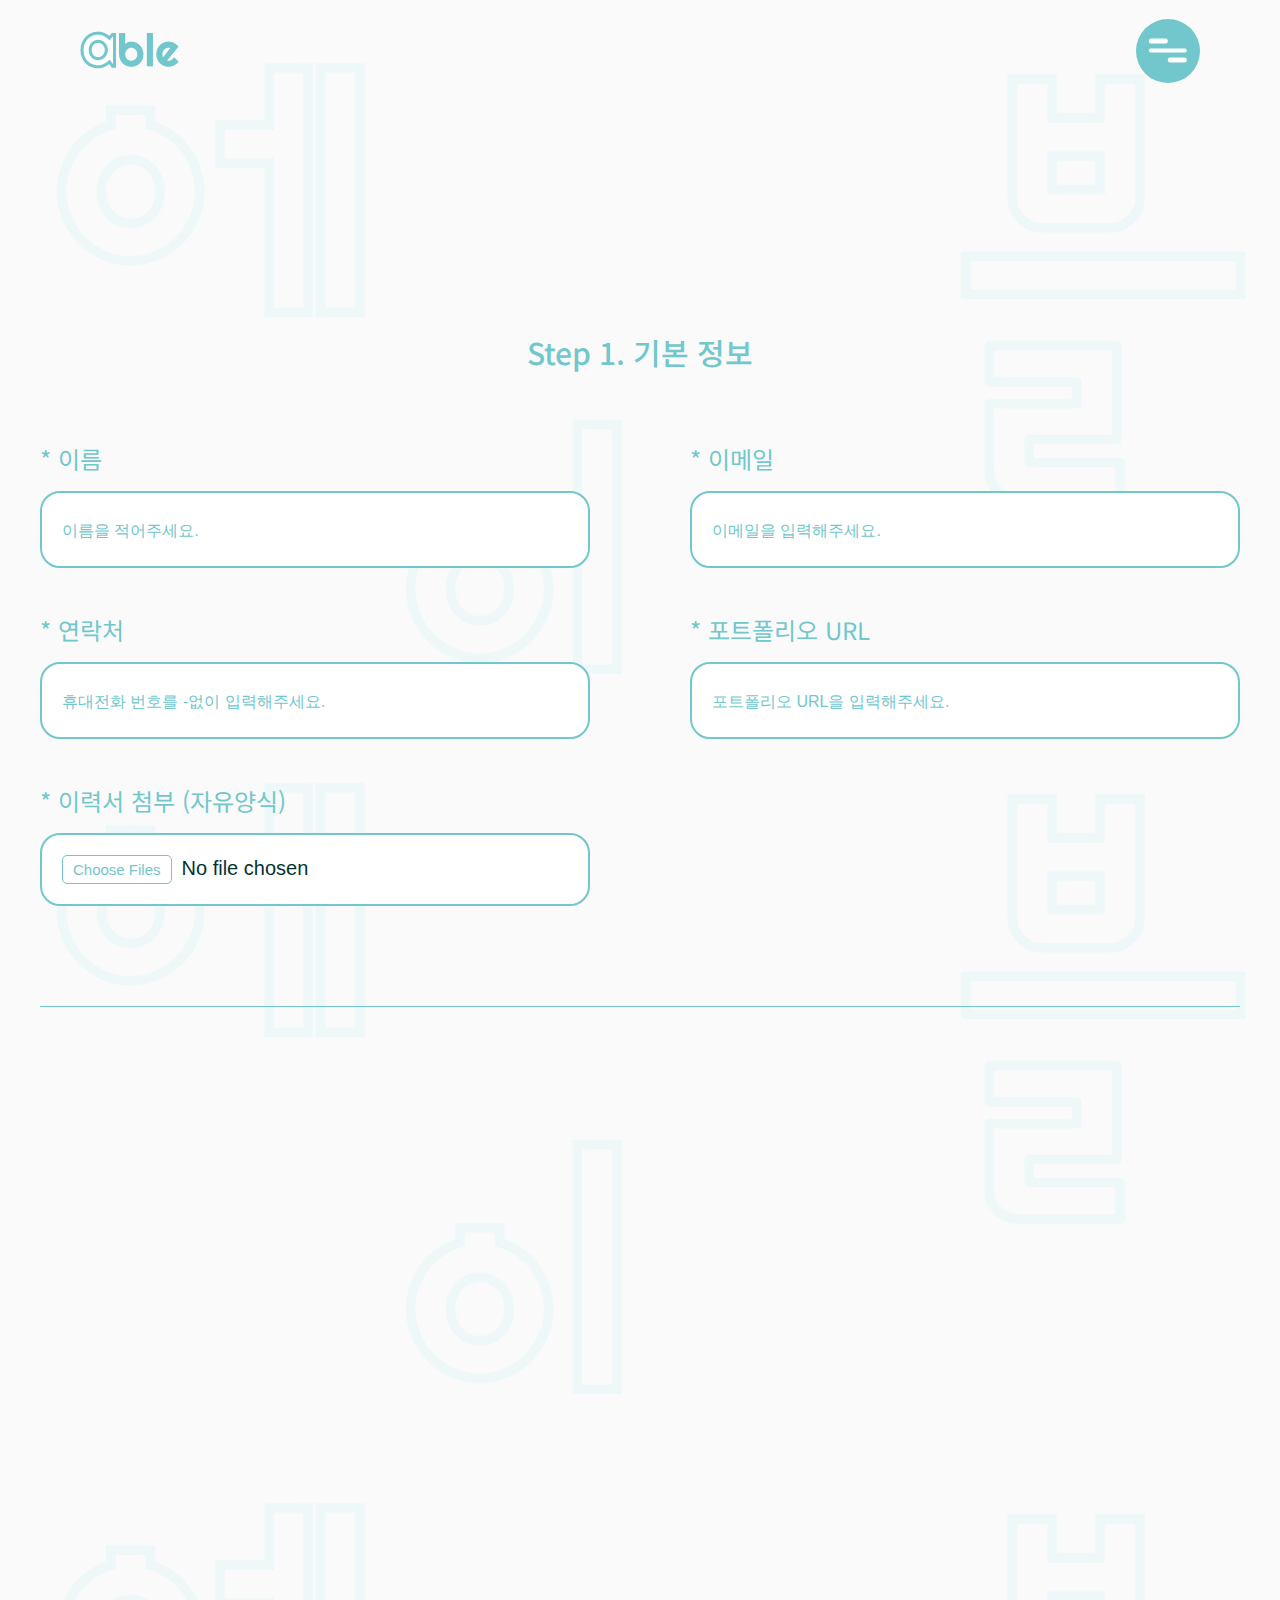
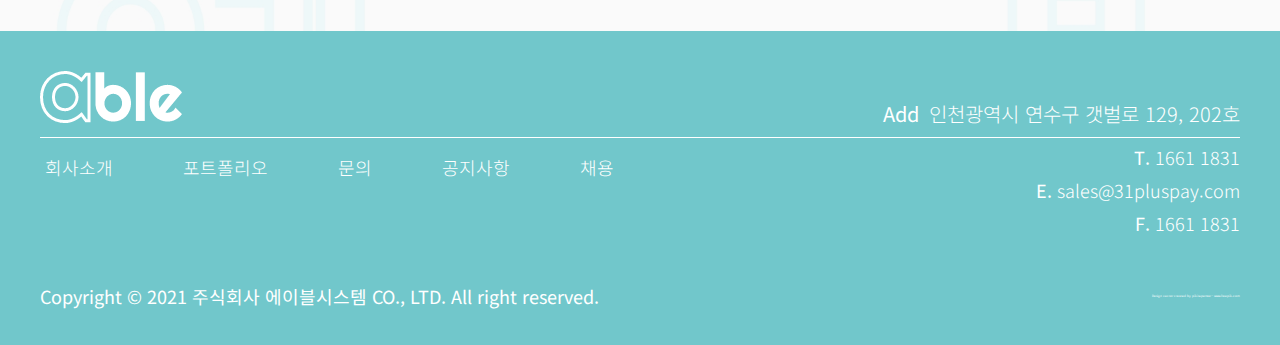
==== commit 81e613a9: "Add files via upload" ====
--- a/page/employment.html
+++ b/page/employment.html
@@ -8,7 +8,7 @@
   <meta http-equiv="X-UA-Compatible" content="ie=edge" />
   <meta name="viewport" content="user-scalable=0" />
   <meta name="viewport" content="width=device-width, initial-scale=1.0" />
-  <meta content="minimum-scale=1.0, width=device-width, maximum-scale=1, user-scalable=no" name="viewport" />
+  <meta content="minimum-scale=1.0, width=device-width, maximum-scale=1, user-scalable=yes" name="viewport" />
   <meta name="format-detection" content="telephone=no" />
   <meta name="author" content="ablesystem" />
   <meta name="description" content="불가능을 가능하게 만드는 에이블시스템 입니다." />
@@ -43,9 +43,9 @@
   <link rel="stylesheet" href="../css/employment.css">
 
   <!-- js -->
-  <script type="text/javascript" src="https://cdnjs.cloudflare.com/ajax/libs/jquery/2.1.3/jquery.min.js"></script>
+  <script src="https://cdnjs.cloudflare.com/ajax/libs/jquery/2.1.3/jquery.min.js"></script>
   <script src="https://unpkg.com/swiper/swiper-bundle.min.js"></script>
-  <script type="text/javascript" src="//dapi.kakao.com/v2/maps/sdk.js?appkey=1ab5f44ac97e79be657c1bd0116187e9&libraries=services"></script>
+  <script src="//dapi.kakao.com/v2/maps/sdk.js?appkey=1ab5f44ac97e79be657c1bd0116187e9&libraries=services"></script>
 
 </head>
 
@@ -115,28 +115,29 @@
     <section class="container">
       
       <article class="content_wrap">
+        <h2 class="h_hide">채용</h2>
         <section class="input_wrap">
           <h3 class="sub_tit">Step 1. 기본 정보</h3>
           <article class="input_area">
             <div>
               <label for="company">* 이름</label>
-              <input type="text" name="company" placeholder="이름을 적어주세요.">
+              <input type="text" name="company" placeholder="이름을 적어주세요." required>
             </div>
             <div>
               <label for="email">* 이메일</label>
-              <input type="email" name="email" placeholder="이메일을 입력해주세요.">
+              <input type="email" name="email" placeholder="이메일을 입력해주세요." required>
             </div>
             <div>
               <label for="tel">* 연락처</label>
-              <input type="tel" name="tel" placeholder="휴대전화 번호를 -없이 입력해주세요.">
+              <input type="tel" name="tel" placeholder="휴대전화 번호를 -없이 입력해주세요." required>
             </div>
             <div>
               <label for="url">* 포트폴리오 URL</label>
-              <input type="text" name="url" placeholder="포트폴리오 URL을 입력해주세요.">
+              <input type="text" name="url" placeholder="포트폴리오 URL을 입력해주세요." required>
             </div>
             <div>
               <label for="file">* 이력서 첨부 (자유양식)</label>
-              <input type="file" name="file" class="file" id="file" multiple>
+              <input type="file" name="file" class="file" id="file" multiple required>
             </div>
           </article>
         </section>
--- a/css/common.css
+++ b/css/common.css
@@ -55,6 +55,7 @@
 .tit_wrap {
   text-align: center;
 }
+
 .tit_wrap .sm_tit {
   position: relative;
   font-size: 4.8rem;
@@ -66,6 +67,7 @@
   animation: up 1s;
   animation-fill-mode: forwards;
 }
+
 .tit_wrap span {
   display: block;
   width: 100%;
@@ -99,10 +101,12 @@
   z-index: 1;
   cursor: pointer;
 }
+
 .btn.is-visible {
   opacity: 1;
   transform: translateY(0rem);
 }
+
 .btn span {
   display: flex;
   justify-content: center;
@@ -113,10 +117,12 @@
   background: var(--main-color);
   transition: all 0.3s ease-in-out;
 }
+
 .btn span i {
   color: #fff;
   transition: all 0.3s ease-in-out;
 }
+
 .btn::before {
   content: "";
   position: absolute;
@@ -128,17 +134,21 @@
   transition: all 0.3s ease-in-out;
   z-index: -1;
 }
+
 .btn:hover {
   color: #fff;
 }
+
 .btn:hover span {
   background: #fff;
   animation: arrow 1s infinite ease-in-out;
   -webkit-animation: arrow 1s infinite ease-in-out;
 }
+
 .btn:hover span i {
   color: var(--main-color);
 }
+
 .btn:hover::before {
   left: 0%;
 }
@@ -147,23 +157,29 @@
   0% {
     transform: translate(0);
   }
+
   50% {
     transform: translate(5px);
   }
+
   0% {
     transform: translate(0);
   }
 }
+
 @keyframes up {
   0% {
     transform: translateY(10rem);
   }
+
   100% {
     opacity: 1;
     transform: translateY(0rem);
   }
 }
-input, textarea {
+
+input,
+textarea {
   width: 100%;
   font-size: 2rem;
   padding: 2.5rem 2rem;
@@ -173,10 +189,14 @@
   box-sizing: border-box;
   outline: none;
 }
-input::placeholder, textarea::placeholder {
+
+input::placeholder,
+textarea::placeholder {
   font-size: 1.6rem;
 }
-input:focus, textarea:focus {
+
+input:focus,
+textarea:focus {
   background: #AFE4E6;
 }
 
@@ -286,10 +306,12 @@
   transform: translate(-20em);
   transition: transform 0.8s ease-in-out, opacity 0.3s ease-in;
 }
+
 .menu_info .menu_logo {
   width: 80%;
   margin-bottom: 7rem;
 }
+
 .menu_info .info_wrap {
   display: flex;
   flex-direction: column;
@@ -297,12 +319,15 @@
   max-width: 600px;
   width: 100%;
 }
+
 .menu_info .info_wrap li {
   margin-bottom: 4rem;
 }
+
 .menu_info .info_wrap li:last-child {
   margin-bottom: 0;
 }
+
 .menu_info .info_wrap li a {
   display: flex;
   align-items: center;
@@ -310,15 +335,18 @@
   font-weight: 300;
   color: #fff;
 }
+
 .menu_info .info_wrap li a img {
   width: 2.3rem;
 }
+
 .menu_info .info_wrap li a span {
   display: block;
   font-weight: 500;
   padding: 0 8rem 0 1rem;
   box-sizing: border-box;
 }
+
 .menu_info .info_wrap li a .mail {
   padding-right: 6rem;
 }
@@ -333,9 +361,11 @@
   border-left: 1px solid #fff;
   box-sizing: border-box;
 }
+
 .menu li {
   margin: 0 0 1rem 4rem;
 }
+
 .menu li:last-child {
   margin-bottom: 0;
 }
@@ -355,6 +385,7 @@
   transition: transform 0.8s ease-in-out, opacity 0.3s ease-in, color 0.3s ease-in-out;
   box-sizing: border-box;
 }
+
 .menu-item::before {
   content: attr(data-text);
   position: absolute;
@@ -369,15 +400,17 @@
   z-index: -2;
   transition: all 0.4s ease-in-out;
 }
+
 .menu-item:hover {
   color: #35A7AC;
 }
+
 .menu-item:hover::before {
   top: 50%;
   opacity: 0.1;
 }
 
-.menu li + li {
+.menu li+li {
   margin-top: 1em;
 }
 
@@ -413,11 +446,14 @@
 
 .swiper-container {
   width: 100%;
-}
+  overflow: hidden;
+}
+
 .swiper-container .swiper-wrapper {
   opacity: 0;
   transition: opacity 0.5s ease-in-out;
 }
+
 .swiper-container .swiper-wrapper.is-visible {
   opacity: 1;
 }
@@ -431,6 +467,7 @@
   width: 56rem;
   text-align: center;
 }
+
 .swiper-slide img {
   display: block;
   width: 100%;
@@ -438,6 +475,7 @@
   object-fit: cover;
   border-radius: 10px;
 }
+
 .swiper-slide p {
   font-size: 2.2rem;
   font-weight: 500;
@@ -445,7 +483,9 @@
   padding: 2rem 0 4rem;
   color: var(--text-green);
 }
-
+.swiper-horizontal>.swiper-scrollbar {
+  position: inherit;
+}
 .swiper-scrollbar-drag {
   background: var(--main-color);
 }
@@ -465,6 +505,7 @@
   align-items: flex-end;
   margin-bottom: 14px;
 }
+
 .footer_top::before {
   content: "";
   position: absolute;
@@ -475,10 +516,12 @@
   height: 1px;
   background: #fff;
 }
+
 .footer_top p {
   font-size: 2rem;
   font-weight: 300;
 }
+
 .footer_top p strong {
   font-weight: 400;
   padding-right: 1rem;
@@ -493,11 +536,13 @@
   justify-content: space-between;
   align-items: flex-start;
 }
+
 .link_wrap .menu_list {
   display: flex;
   align-items: center;
   gap: 6rem;
 }
+
 .link_wrap .menu_list a {
   font-size: 1.8rem;
   font-weight: 300;
@@ -505,34 +550,51 @@
   color: #fff;
   transition: opacity 0.2s;
 }
+
 .link_wrap .menu_list a:hover {
   opacity: 0.8;
 }
+
 .link_wrap .connect_list {
   text-align: right;
 }
+
 .link_wrap .connect_list li {
   font-size: 1.8rem;
   font-weight: 300;
   padding-bottom: 1.5rem;
 }
+
 .link_wrap .connect_list li:last-child {
   margin-bottom: 0;
 }
+
 .link_wrap .connect_list li strong {
   font-weight: 400;
 }
 
 .copy_wrap {
   display: flex;
-  align-items: flex-start;
+  align-items: center;
   justify-content: flex-start;
   font-size: 1.8rem;
   padding-top: 4rem;
 }
+
 .copy_wrap address {
   font-weight: 400;
-  padding-left: 3rem;
+  /* padding-left: 3rem; */
+}
+.copy_wrap a {
+  color: #fff;
+  margin: 0 0 0 auto;
+  cursor:inherit;
+}
+
+@media screen and (max-width: 1024px) {
+  header {
+    padding: 0 2rem;
+  }
 }
 
 @media screen and (max-width: 786px) {
@@ -545,6 +607,7 @@
     margin-left: 0;
     border-left: none;
   }
+
   .menu li {
     margin: 0 0 4rem 0;
   }
@@ -553,6 +616,7 @@
     font-size: 5rem;
     text-align: center;
   }
+
   .menu-item::before {
     font-size: 2em;
   }
@@ -568,10 +632,12 @@
   .link_wrap .menu_list {
     gap: 3rem;
   }
+
   .link_wrap .menu_list a {
     font-size: 1.5rem;
     padding: 1rem .2rem;
   }
+
   .link_wrap .connect_list li {
     font-size: 1.5rem;
   }
@@ -579,10 +645,9 @@
   .copy_wrap {
     font-size: 1.5rem;
   }
-  .copy_wrap address {
-    padding-left: 2rem;
-  }
-}
+
+}
+
 @media screen and (max-width: 580px) {
   .container {
     padding: 0 2rem;
@@ -600,14 +665,11 @@
     width: 12rem;
   }
 
-  .copy_wrap {
-    flex-direction: column;
-    font-size: 1.5rem;
-  }
   .copy_wrap address {
-    padding: 1rem 0 0 0;
-  }
-}
+    padding: 1rem 2rem 0 0;
+  }
+}
+
 @media screen and (max-width: 480px) {
   header {
     padding: 0 3rem;
@@ -633,19 +695,31 @@
     align-items: flex-start;
     flex-direction: column;
   }
+
   .link_wrap .menu_list {
     gap: 2rem;
   }
+
   .link_wrap .connect_list {
     width: 100%;
     padding-top: 2rem;
   }
+
   .link_wrap .connect_list li {
     padding-bottom: 1rem;
+  }
+
+  .copy_wrap {
+    flex-direction: column;
+    align-items: flex-start;
   }
 
   .copy_wrap address {
     padding: 1rem 0 0 0;
     text-align: left;
   }
+
+  .copy_wrap a {
+    margin: 1rem 0 0 0;
+  }
 }--- a/css/employment.css
+++ b/css/employment.css
@@ -221,7 +221,8 @@
 }
 @media screen and (max-width: 480px) {
   body {
-    background-size: 100% 50%;
+    background-image: none;
+    background-color: var(--bg-color);
   }
 
   .checkbox_area p {
